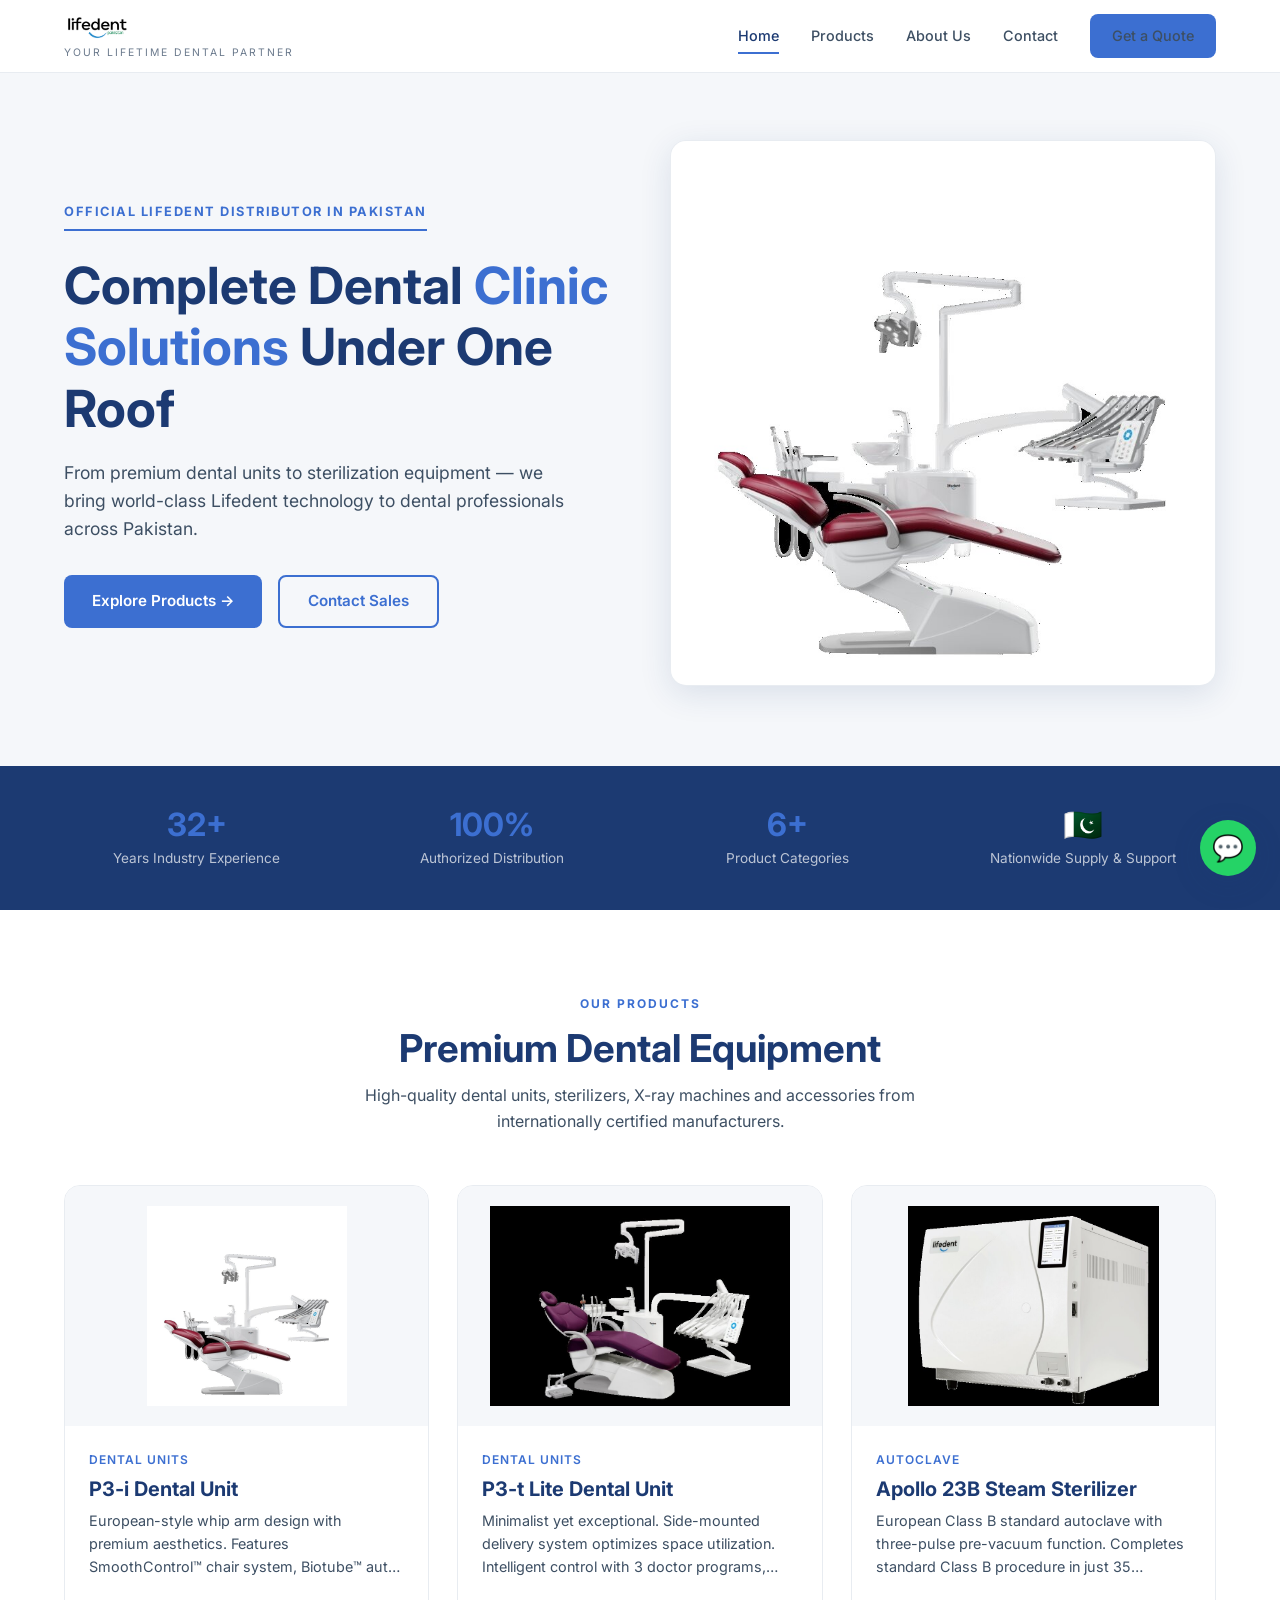
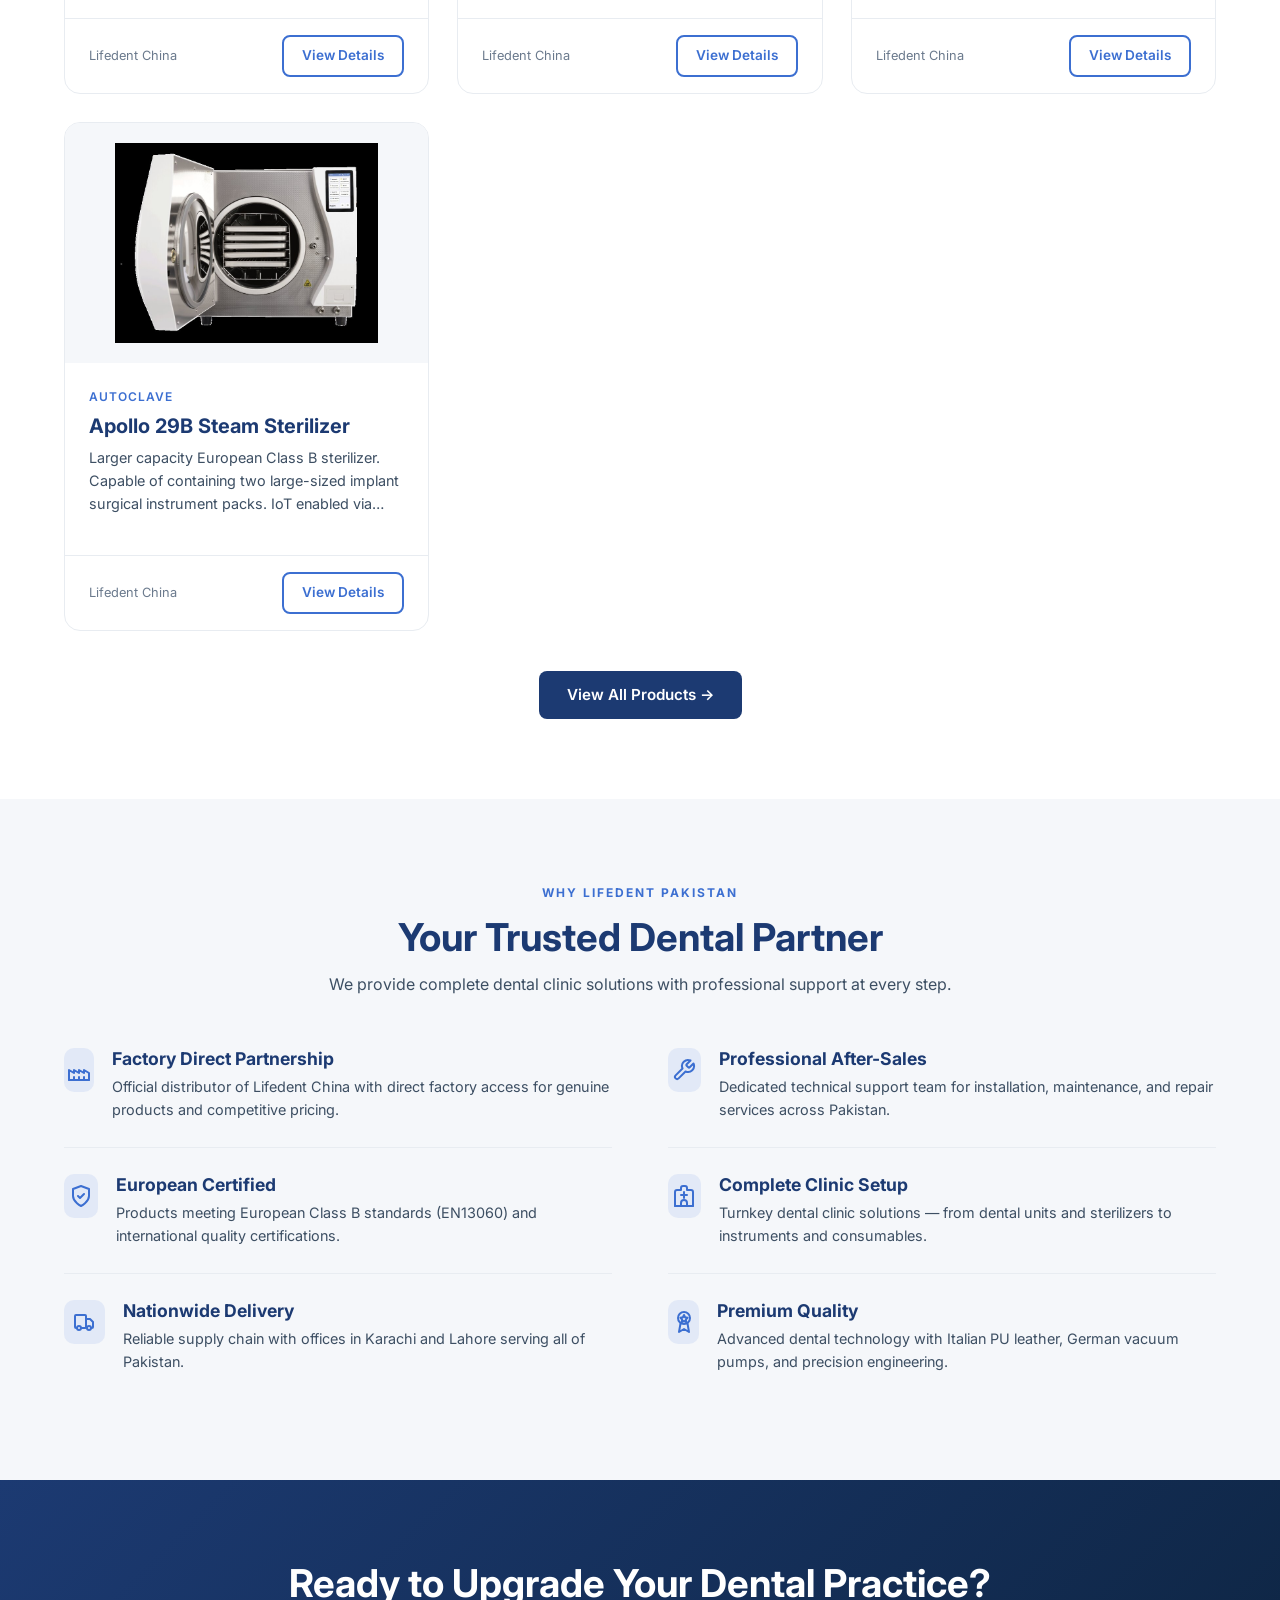
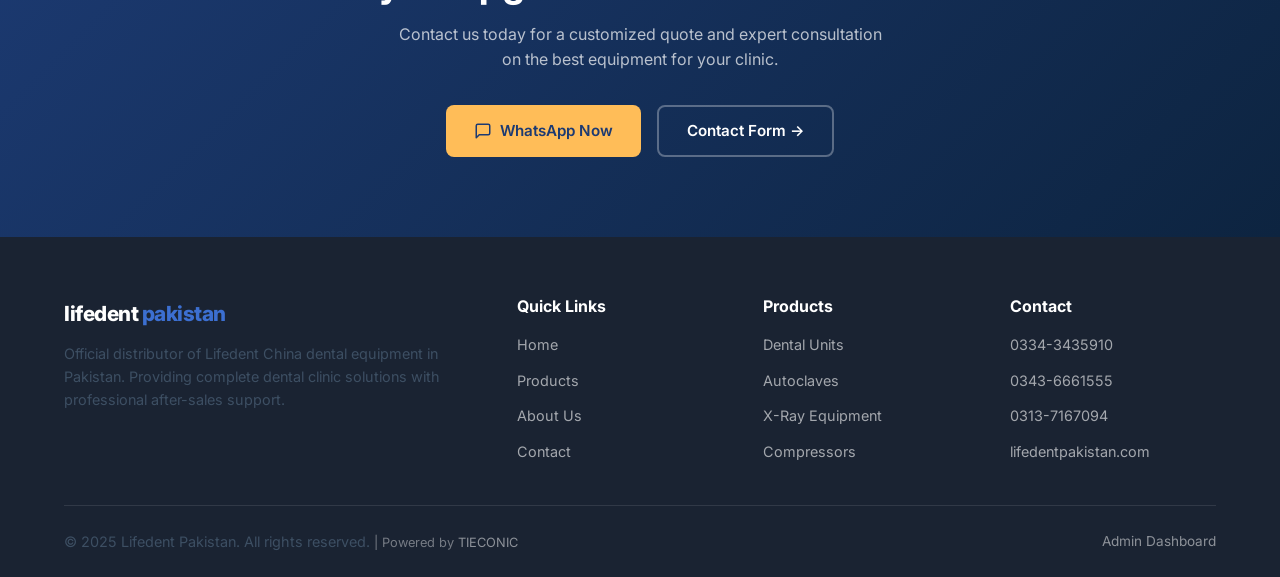
==== index.html @ 56ded5ef "Add Lifedent Pakistan website (HTML, CSS, JS, images) Initial site for Lifedent Pakistan including h" ====
<!DOCTYPE html>
<html lang="en">
<head>
  <meta charset="UTF-8">
  <meta name="viewport" content="width=device-width, initial-scale=1.0">
  <title>Lifedent Pakistan — Your Lifetime Dental Partner</title>
  <meta name="description" content="Lifedent Pakistan provides high-quality dental equipment, dental units, autoclaves, X-ray machines, and complete clinic solutions across Pakistan. Official distributor of Lifedent China.">
  <link rel="preconnect" href="https://fonts.googleapis.com">
  <link href="https://fonts.googleapis.com/css2?family=Inter:wght@400;500;600;700;800&display=swap" rel="stylesheet">
  <link rel="stylesheet" href="css/style.css">
</head>
<body>

  <!-- Header -->
  <header class="header">
    <div class="container header-inner">
      <a href="index.html" class="logo">
        <div>
          <img src="images/logo.png" alt="Lifedent Pakistan" class="logo-img">
          <span class="logo-sub">Your Lifetime Dental Partner</span>
        </div>
      </a>
      <nav class="nav">
        <a href="index.html">Home</a>
        <a href="products.html">Products</a>
        <a href="about.html">About Us</a>
        <a href="contact.html">Contact</a>
        <a href="contact.html" class="btn btn-primary">Get a Quote</a>
      </nav>
      <button class="mobile-toggle" aria-label="Menu">
        <span></span><span></span><span></span>
      </button>
    </div>
  </header>

  <!-- Hero -->
  <section class="hero">
    <div class="container">
      <div class="hero-grid">
        <div>
          <div class="hero-badge">Official Lifedent Distributor in Pakistan</div>
          <h1>Complete Dental <span>Clinic Solutions</span> Under One Roof</h1>
          <p>From premium dental units to sterilization equipment — we bring world-class Lifedent technology to dental professionals across Pakistan.</p>
          <div class="hero-buttons">
            <a href="products.html" class="btn btn-primary">Explore Products →</a>
            <a href="contact.html" class="btn btn-outline">Contact Sales</a>
          </div>
        </div>
        <div class="hero-image">
          <img src="images/p3i-hero.jpg" alt="Lifedent P3-i Dental Unit">
        </div>
      </div>
    </div>
  </section>

  <!-- Stats -->
  <section class="stats-bar">
    <div class="container">
      <div class="stats-grid">
        <div class="stat-item">
          <h3>32+</h3>
          <p>Years Industry Experience</p>
        </div>
        <div class="stat-item">
          <h3>100%</h3>
          <p>Authorized Distribution</p>
        </div>
        <div class="stat-item">
          <h3>6+</h3>
          <p>Product Categories</p>
        </div>
        <div class="stat-item">
          <h3>🇵🇰</h3>
          <p>Nationwide Supply & Support</p>
        </div>
      </div>
    </div>
  </section>

  <!-- Featured Products -->
  <section class="section">
    <div class="container">
      <div class="section-header">
        <span class="section-tag">Our Products</span>
        <h2>Premium Dental Equipment</h2>
        <p>High-quality dental units, sterilizers, X-ray machines and accessories from internationally certified manufacturers.</p>
      </div>
      <div class="products-grid" id="featured-products"></div>
      <div style="text-align:center; margin-top:40px;">
        <a href="products.html" class="btn btn-navy">View All Products →</a>
      </div>
    </div>
  </section>

  <!-- Why Choose Us -->
  <section class="section section-alt">
    <div class="container">
      <div class="section-header">
        <span class="section-tag">Why Lifedent Pakistan</span>
        <h2>Your Trusted Dental Partner</h2>
        <p>We provide complete dental clinic solutions with professional support at every step.</p>
      </div>
      <div class="feature-list">
        <div class="feature-row">
          <div class="feature-icon"><svg xmlns="http://www.w3.org/2000/svg" width="24" height="24" viewBox="0 0 24 24" fill="none" stroke="currentColor" stroke-width="2" stroke-linecap="round" stroke-linejoin="round"><path d="M2 22V12l5 3v-3l5 3v-3l5 3v-3l5 3v7"/><path d="M2 22h20"/><path d="M7 22v-3"/><path d="M12 22v-3"/><path d="M17 22v-3"/></svg></div>
          <div>
            <h4>Factory Direct Partnership</h4>
            <p>Official distributor of Lifedent China with direct factory access for genuine products and competitive pricing.</p>
          </div>
        </div>
        <div class="feature-row">
          <div class="feature-icon"><svg xmlns="http://www.w3.org/2000/svg" width="24" height="24" viewBox="0 0 24 24" fill="none" stroke="currentColor" stroke-width="2" stroke-linecap="round" stroke-linejoin="round"><path d="M14.7 6.3a1 1 0 0 0 0 1.4l1.6 1.6a1 1 0 0 0 1.4 0l3.77-3.77a6 6 0 0 1-7.94 7.94l-6.91 6.91a2.12 2.12 0 0 1-3-3l6.91-6.91a6 6 0 0 1 7.94-7.94l-3.76 3.76z"/></svg></div>
          <div>
            <h4>Professional After-Sales</h4>
            <p>Dedicated technical support team for installation, maintenance, and repair services across Pakistan.</p>
          </div>
        </div>
        <div class="feature-row">
          <div class="feature-icon"><svg xmlns="http://www.w3.org/2000/svg" width="24" height="24" viewBox="0 0 24 24" fill="none" stroke="currentColor" stroke-width="2" stroke-linecap="round" stroke-linejoin="round"><path d="M12 22s8-4 8-10V5l-8-3-8 3v7c0 6 8 10 8 10Z"/><path d="M9 12l2 2 4-4"/></svg></div>
          <div>
            <h4>European Certified</h4>
            <p>Products meeting European Class B standards (EN13060) and international quality certifications.</p>
          </div>
        </div>
        <div class="feature-row">
          <div class="feature-icon"><svg xmlns="http://www.w3.org/2000/svg" width="24" height="24" viewBox="0 0 24 24" fill="none" stroke="currentColor" stroke-width="2" stroke-linecap="round" stroke-linejoin="round"><path d="M3 22V8a2 2 0 0 1 2-2h4V4a2 2 0 0 1 2-2h2a2 2 0 0 1 2 2v2h4a2 2 0 0 1 2 2v14"/><path d="M3 22h18"/><path d="M12 8v6"/><path d="M9 11h6"/><path d="M9 22v-3a3 3 0 0 1 6 0v3"/></svg></div>
          <div>
            <h4>Complete Clinic Setup</h4>
            <p>Turnkey dental clinic solutions — from dental units and sterilizers to instruments and consumables.</p>
          </div>
        </div>
        <div class="feature-row">
          <div class="feature-icon"><svg xmlns="http://www.w3.org/2000/svg" width="24" height="24" viewBox="0 0 24 24" fill="none" stroke="currentColor" stroke-width="2" stroke-linecap="round" stroke-linejoin="round"><path d="M14 18V6a1 1 0 0 0-1-1H4a1 1 0 0 0-1 1v11a1 1 0 0 0 1 1h1"/><path d="M14 9h4l3 3v5a1 1 0 0 1-1 1h-1"/><circle cx="7" cy="18" r="2"/><circle cx="17" cy="18" r="2"/><path d="M9 18h4"/></svg></div>
          <div>
            <h4>Nationwide Delivery</h4>
            <p>Reliable supply chain with offices in Karachi and Lahore serving all of Pakistan.</p>
          </div>
        </div>
        <div class="feature-row">
          <div class="feature-icon"><svg xmlns="http://www.w3.org/2000/svg" width="24" height="24" viewBox="0 0 24 24" fill="none" stroke="currentColor" stroke-width="2" stroke-linecap="round" stroke-linejoin="round"><circle cx="12" cy="8" r="6"/><path d="M12 5l1.1 2.3 2.5.4-1.8 1.8.4 2.5L12 11l-2.2 1 .4-2.5-1.8-1.8 2.5-.4z"/><path d="M8.5 13.5 7 22l5-3 5 3-1.5-8.5"/></svg></div>
          <div>
            <h4>Premium Quality</h4>
            <p>Advanced dental technology with Italian PU leather, German vacuum pumps, and precision engineering.</p>
          </div>
        </div>
      </div>
    </div>
  </section>

  <!-- CTA -->
  <section class="cta-section">
    <div class="container">
      <h2>Ready to Upgrade Your Dental Practice?</h2>
      <p>Contact us today for a customized quote and expert consultation on the best equipment for your clinic.</p>
      <div class="cta-buttons">
        <a href="https://wa.me/923343435910?text=Hi, I'm interested in Lifedent dental equipment" target="_blank" class="btn btn-gold"><svg xmlns="http://www.w3.org/2000/svg" width="18" height="18" viewBox="0 0 24 24" fill="none" stroke="currentColor" stroke-width="2" stroke-linecap="round" stroke-linejoin="round"><path d="M21 15a2 2 0 0 1-2 2H7l-4 4V5a2 2 0 0 1 2-2h14a2 2 0 0 1 2 2z"/></svg> WhatsApp Now</a>
        <a href="contact.html" class="btn btn-outline" style="border-color:rgba(255,255,255,0.3); color:white;">Contact Form →</a>
      </div>
    </div>
  </section>

  <!-- Footer -->
  <footer class="footer">
    <div class="container">
      <div class="footer-grid">
        <div>
          <div class="logo-text" style="color:white; margin-bottom:12px;">lifedent <span style="color:var(--blue);">pakistan</span></div>
          <p>Official distributor of Lifedent China dental equipment in Pakistan. Providing complete dental clinic solutions with professional after-sales support.</p>
        </div>
        <div>
          <h4>Quick Links</h4>
          <ul class="footer-links">
            <li><a href="index.html">Home</a></li>
            <li><a href="products.html">Products</a></li>
            <li><a href="about.html">About Us</a></li>
            <li><a href="contact.html">Contact</a></li>
          </ul>
        </div>
        <div>
          <h4>Products</h4>
          <ul class="footer-links">
            <li><a href="products.html">Dental Units</a></li>
            <li><a href="products.html">Autoclaves</a></li>
            <li><a href="products.html">X-Ray Equipment</a></li>
            <li><a href="products.html">Compressors</a></li>
          </ul>
        </div>
        <div>
          <h4>Contact</h4>
          <ul class="footer-links">
            <li><a href="tel:03343435910">0334-3435910</a></li>
            <li><a href="tel:03436661555">0343-6661555</a></li>
            <li><a href="tel:03137167094">0313-7167094</a></li>
            <li><a href="https://www.lifedentpakistan.com" target="_blank">lifedentpakistan.com</a></li>
          </ul>
        </div>
      </div>
      <div class="footer-bottom">
        <p>© 2025 Lifedent Pakistan. All rights reserved. <span class="powered-by">| Powered by <a href="https://tieconic.com" target="_blank" rel="noopener">TIECONIC</a></span></p>
        <a href="admin.html">Admin Dashboard</a>
      </div>
    </div>
  </footer>

  <!-- WhatsApp Float -->
  <a href="https://wa.me/923343435910" target="_blank" class="whatsapp-float" title="Chat on WhatsApp">💬</a>

  <!-- Product Modal -->
  <div class="modal-overlay" id="product-modal">
    <div class="modal modal-content"></div>
  </div>

  <script src="js/main.js"></script>
</body>
</html>
---- css/style.css ----
/* ========================================
   LIFEDENT PAKISTAN - Main Stylesheet
   ======================================== */

/* --- Reset & Base --- */
*, *::before, *::after { box-sizing: border-box; margin: 0; padding: 0; }

:root {
  --navy: #1C3A72;
  --blue: #3C6FD1;
  --blue-dark: #2D55A8;
  --gold: #FFBD58;
  --cream: #FFF4E2;
  --white: #FFFFFF;
  --off-white: #F5F7FA;
  --gray-100: #E8ECF1;
  --gray-200: #CBD2DC;
  --gray-500: #6B7A8D;
  --gray-700: #3D4F63;
  --gray-900: #1A2332;
  --red: #E53E3E;
  --green: #38A169;
  --shadow-sm: 0 1px 3px rgba(28,58,114,0.08);
  --shadow-md: 0 4px 16px rgba(28,58,114,0.1);
  --shadow-lg: 0 8px 32px rgba(28,58,114,0.12);
  --radius: 8px;
  --radius-lg: 16px;
  --transition: 0.3s ease;
}

html { scroll-behavior: smooth; }
body {
  font-family: 'Inter', -apple-system, BlinkMacSystemFont, 'Segoe UI', sans-serif;
  color: var(--gray-900);
  line-height: 1.6;
  background: var(--white);
  -webkit-font-smoothing: antialiased;
}

img { max-width: 100%; height: auto; display: block; }
a { color: var(--blue); text-decoration: none; transition: color var(--transition); }
a:hover { color: var(--blue-dark); }

.container { max-width: 1200px; margin: 0 auto; padding: 0 24px; }

/* --- Typography --- */
h1, h2, h3, h4 { font-weight: 700; line-height: 1.2; color: var(--navy); }
h1 { font-size: clamp(2rem, 5vw, 3.2rem); }
h2 { font-size: clamp(1.6rem, 3.5vw, 2.4rem); }
h3 { font-size: 1.25rem; }
h4 { font-size: 1.1rem; }
p { color: var(--gray-700); }

/* --- Buttons --- */
.btn {
  display: inline-flex; align-items: center; gap: 8px;
  padding: 12px 28px; border-radius: var(--radius);
  font-size: 0.95rem; font-weight: 600;
  border: none; cursor: pointer;
  transition: all var(--transition);
}
.btn-primary { background: var(--blue); color: var(--white); }
.btn-primary:hover { background: var(--blue-dark); transform: translateY(-1px); box-shadow: var(--shadow-md); color: var(--white); }
.btn-navy { background: var(--navy); color: var(--white); }
.btn-navy:hover { background: #142D48; transform: translateY(-1px); color: var(--white); }
.btn-outline { background: transparent; border: 2px solid var(--blue); color: var(--blue); }
.btn-outline:hover { background: var(--blue); color: var(--white); }
.btn-gold { background: var(--gold); color: var(--navy); }
.btn-gold:hover { background: #E09600; }
.btn-sm { padding: 8px 18px; font-size: 0.85rem; }
.btn-danger { background: var(--red); color: var(--white); }
.btn-danger:hover { background: #C53030; }

/* --- Header / Navigation --- */
.header {
  position: fixed; top: 0; left: 0; right: 0; z-index: 1000;
  background: rgba(255,255,255,0.97);
  backdrop-filter: blur(12px);
  border-bottom: 1px solid var(--gray-100);
  transition: box-shadow var(--transition);
}
.header.scrolled { box-shadow: var(--shadow-md); }
.header-inner {
  display: flex; align-items: center; justify-content: space-between;
  height: 72px;
}
.logo { display: flex; align-items: center; gap: 10px; }
.logo svg { height: 36px; width: auto; }
.logo-img { height: 34px; width: auto; display: block; margin-bottom: 2px; }
.logo-text { font-size: 1.3rem; font-weight: 800; color: var(--navy); letter-spacing: -0.5px; }
.logo-text span { color: var(--blue); }
.logo-sub { font-size: 0.65rem; color: var(--gray-500); text-transform: uppercase; letter-spacing: 2px; display: block; margin-top: -2px; }

.nav { display: flex; align-items: center; gap: 32px; }
.nav a {
  font-size: 0.9rem; font-weight: 500; color: var(--gray-700);
  position: relative; padding: 4px 0;
}
.nav a::after {
  content: ''; position: absolute; bottom: -2px; left: 0; width: 0; height: 2px;
  background: var(--blue); transition: width var(--transition);
}
.nav a:hover, .nav a.active { color: var(--navy); }
.nav a:hover::after, .nav a.active::after { width: 100%; }
.nav .btn { padding: 10px 22px; }

.mobile-toggle { display: none; background: none; border: none; cursor: pointer; padding: 8px; }
.mobile-toggle span {
  display: block; width: 24px; height: 2px; background: var(--navy);
  margin: 5px 0; transition: all var(--transition);
}

/* --- Hero Section --- */
.hero {
  padding: 140px 0 80px;
  background: var(--off-white);
}
.hero-grid {
  display: grid; grid-template-columns: 1fr 1fr; gap: 60px; align-items: center;
}
.hero-badge {
  display: inline-block;
  color: var(--blue); border-bottom: 2px solid var(--blue);
  padding-bottom: 6px; font-size: 0.8rem; font-weight: 700;
  text-transform: uppercase; letter-spacing: 1.5px;
  margin-bottom: 24px;
}
.hero h1 { margin-bottom: 20px; }
.hero h1 span { color: var(--blue); }
.hero p { font-size: 1.1rem; margin-bottom: 32px; max-width: 500px; }
.hero-buttons { display: flex; gap: 16px; flex-wrap: wrap; }
.hero-image { position: relative; }
.hero-image img {
  border-radius: var(--radius-lg);
  border: 1px solid var(--gray-100);
  box-shadow: var(--shadow-lg);
  background: var(--white);
}

/* --- Stats Bar --- */
.stats-bar {
  background: var(--navy);
  padding: 40px 0;
}
.stats-grid {
  display: grid; grid-template-columns: repeat(4, 1fr); gap: 30px; text-align: center;
}
.stat-item h3 { font-size: 2rem; color: var(--blue); margin-bottom: 4px; }
.stat-item p { color: rgba(255,255,255,0.7); font-size: 0.85rem; }

/* --- Section Styles --- */
.section { padding: 80px 0; }
.section-alt { background: var(--off-white); }
.section-header { text-align: center; max-width: 640px; margin: 0 auto 50px; }
.section-header p { margin-top: 12px; }
.section-tag {
  display: inline-block; font-size: 0.75rem; font-weight: 700; text-transform: uppercase;
  letter-spacing: 2px; color: var(--blue); margin-bottom: 12px;
}

/* --- Product Cards --- */
.products-grid {
  display: grid; grid-template-columns: repeat(auto-fill, minmax(300px, 1fr)); gap: 28px;
}
.product-card {
  background: var(--white); border-radius: var(--radius-lg);
  overflow: hidden; border: 1px solid var(--gray-100);
  transition: all var(--transition);
}
.product-card:hover {
  transform: translateY(-2px);
  box-shadow: var(--shadow-md);
  border-color: var(--blue);
}
.product-card-image {
  height: 240px; overflow: hidden; background: var(--off-white);
  display: flex; align-items: center; justify-content: center;
  padding: 20px;
}
.product-card-image img {
  max-height: 100%; width: auto; object-fit: contain;
}
.product-card-body { padding: 24px; }
.product-card-body .category {
  font-size: 0.75rem; font-weight: 600; text-transform: uppercase;
  letter-spacing: 1px; color: var(--blue); margin-bottom: 8px;
}
.product-card-body h3 { margin-bottom: 8px; }
.product-card-body p { font-size: 0.9rem; margin-bottom: 16px; 
  display: -webkit-box; -webkit-line-clamp: 3; -webkit-box-orient: vertical; overflow: hidden;
}
.product-card-footer {
  display: flex; align-items: center; justify-content: space-between;
  padding: 16px 24px; border-top: 1px solid var(--gray-100);
}
.product-card-footer .brand { font-size: 0.8rem; color: var(--gray-500); }

/* --- Features Grid (Mission / Vision cards) --- */
.features-grid {
  display: grid; grid-template-columns: repeat(auto-fill, minmax(260px, 1fr)); gap: 28px;
}
.feature-card {
  padding: 32px; border-radius: var(--radius-lg);
  background: var(--white); border: 1px solid var(--gray-100);
  transition: all var(--transition);
}
.feature-card:hover { border-color: var(--blue); box-shadow: var(--shadow-md); }
.feature-card.cream { background: var(--cream); border-color: rgba(255,189,88,0.3); }
.feature-icon {
  width: 56px; height: 56px; border-radius: 12px;
  background: rgba(60,111,209,0.1); color: var(--blue);
  display: flex; align-items: center; justify-content: center;
  margin-bottom: 20px; font-size: 1.5rem;
}
.feature-card h4 { margin-bottom: 8px; }
.feature-card p { font-size: 0.9rem; }

/* --- Feature List (flat, non-card differentiator rows) --- */
.feature-list {
  display: grid; grid-template-columns: repeat(2, 1fr); gap: 0 56px;
}
.feature-row {
  display: flex; gap: 18px; align-items: flex-start;
  padding: 26px 0; border-top: 1px solid var(--gray-100);
}
.feature-row:nth-child(1), .feature-row:nth-child(2) { border-top: none; padding-top: 0; }
.feature-row .feature-icon {
  width: 44px; height: 44px; border-radius: 10px; margin-bottom: 0;
}
.feature-row h4 { margin-bottom: 6px; }
.feature-row p { font-size: 0.9rem; }

/* --- About Section (Home) --- */
.about-split {
  display: grid; grid-template-columns: 1fr 1fr; gap: 60px; align-items: center;
}
.about-split img { border-radius: var(--radius-lg); }

/* --- CTA Section --- */
.cta-section {
  background: linear-gradient(135deg, var(--navy) 0%, #0D2440 100%);
  padding: 80px 0; text-align: center;
}
.cta-section h2 { color: var(--white); margin-bottom: 16px; }
.cta-section p { color: rgba(255,255,255,0.7); margin-bottom: 32px; max-width: 500px; margin-left: auto; margin-right: auto; }
.cta-buttons { display: flex; gap: 16px; justify-content: center; flex-wrap: wrap; }

/* --- Contact Info --- */
.contact-grid {
  display: grid; grid-template-columns: 1fr 1fr; gap: 48px;
}
.contact-info-list { list-style: none; display: flex; flex-direction: column; gap: 24px; }
.contact-info-list li {
  display: flex; gap: 16px; align-items: flex-start;
}
.contact-info-list .icon {
  width: 48px; height: 48px; border-radius: 12px;
  background: rgba(0,174,239,0.1); color: var(--blue);
  display: flex; align-items: center; justify-content: center;
  flex-shrink: 0; font-size: 1.2rem;
}
.contact-info-list h4 { margin-bottom: 4px; }
.contact-info-list p { font-size: 0.9rem; }

.contact-form { display: flex; flex-direction: column; gap: 16px; }
.form-row { display: grid; grid-template-columns: 1fr 1fr; gap: 16px; }
.form-group { display: flex; flex-direction: column; gap: 6px; }
.form-group label { font-size: 0.85rem; font-weight: 600; color: var(--navy); }
.form-group input, .form-group textarea, .form-group select {
  padding: 12px 16px; border: 1px solid var(--gray-200); border-radius: var(--radius);
  font-family: inherit; font-size: 0.95rem; transition: border-color var(--transition);
  outline: none;
}
.form-group input:focus, .form-group textarea:focus, .form-group select:focus {
  border-color: var(--blue); box-shadow: 0 0 0 3px rgba(0,174,239,0.1);
}
.form-group textarea { resize: vertical; min-height: 120px; }

/* --- Team Section --- */
.team-grid {
  display: grid; grid-template-columns: repeat(auto-fill, minmax(280px, 1fr)); gap: 32px;
}
.team-card {
  text-align: center; padding: 40px 32px; background: var(--white);
  border-radius: var(--radius-lg); border: 1px solid var(--gray-100);
}
.team-avatar {
  width: 100px; height: 100px; border-radius: 50%;
  background: linear-gradient(135deg, var(--blue), var(--navy));
  margin: 0 auto 20px; display: flex; align-items: center; justify-content: center;
  font-size: 2rem; color: var(--white); font-weight: 700;
}
.team-photo {
  width: 110px; height: 110px; border-radius: 50%;
  margin: 0 auto 20px; object-fit: cover;
  border: 3px solid var(--off-white);
}
.team-card h3 { margin-bottom: 4px; }
.team-card .role { color: var(--blue); font-size: 0.85rem; font-weight: 600; margin-bottom: 12px; }
.team-card p { font-size: 0.9rem; }

/* --- Footer --- */
.footer {
  background: var(--gray-900); padding: 60px 0 24px; color: rgba(255,255,255,0.7);
}
.footer-grid {
  display: grid; grid-template-columns: 2fr 1fr 1fr 1fr; gap: 40px; margin-bottom: 40px;
}
.footer h4 { color: var(--white); margin-bottom: 16px; font-size: 1rem; }
.footer p { font-size: 0.9rem; }
.footer-links { list-style: none; display: flex; flex-direction: column; gap: 10px; }
.footer-links a { color: rgba(255,255,255,0.6); font-size: 0.9rem; }
.footer-links a:hover { color: var(--blue); }
.footer-bottom {
  border-top: 1px solid rgba(255,255,255,0.1); padding-top: 24px;
  display: flex; justify-content: space-between; align-items: center;
  font-size: 0.85rem;
}
.footer-bottom a { color: rgba(255,255,255,0.5); }
.powered-by { color: rgba(255,255,255,0.4); font-size: 0.8rem; }
.powered-by a { color: rgba(255,255,255,0.5); transition: color 0.3s; }
.powered-by a:hover { color: #00AEEF; }

/* --- Page Header --- */
.page-header {
  padding: 120px 0 50px;
  background: linear-gradient(135deg, var(--navy) 0%, #0D2440 100%);
  text-align: center;
}
.page-header h1 { color: var(--white); margin-bottom: 12px; }
.page-header p { color: rgba(255,255,255,0.7); }

/* --- Product Detail Modal --- */
.modal-overlay {
  position: fixed; inset: 0; background: rgba(0,0,0,0.5);
  z-index: 2000; display: none; align-items: center; justify-content: center;
  padding: 24px;
}
.modal-overlay.active { display: flex; }
.modal {
  background: var(--white); border-radius: var(--radius-lg);
  max-width: 700px; width: 100%; max-height: 85vh; overflow-y: auto;
  padding: 40px; position: relative;
}
.modal-close {
  position: absolute; top: 16px; right: 16px; background: none; border: none;
  font-size: 1.5rem; cursor: pointer; color: var(--gray-500); padding: 4px 8px;
}
.modal-close:hover { color: var(--navy); }
.modal img { border-radius: var(--radius); margin-bottom: 20px; }

/* ========================================
   ADMIN DASHBOARD STYLES
   ======================================== */
.admin-layout {
  display: grid; grid-template-columns: 250px 1fr; min-height: 100vh;
}
.admin-sidebar {
  background: var(--navy); color: var(--white); padding: 24px 0;
  position: fixed; top: 0; left: 0; bottom: 0; width: 250px; overflow-y: auto;
}
.admin-sidebar .logo-area {
  padding: 0 24px 24px; border-bottom: 1px solid rgba(255,255,255,0.1);
  margin-bottom: 16px;
}
.admin-sidebar .logo-area h3 { color: var(--white); font-size: 1.1rem; }
.admin-sidebar .logo-area span { color: var(--blue); font-size: 0.75rem; }
.admin-nav { list-style: none; }
.admin-nav li a {
  display: flex; align-items: center; gap: 12px;
  padding: 12px 24px; color: rgba(255,255,255,0.6);
  font-size: 0.9rem; transition: all var(--transition);
}
.admin-nav li a:hover, .admin-nav li a.active {
  background: rgba(255,255,255,0.08); color: var(--white);
}
.admin-nav li a.active { border-right: 3px solid var(--blue); }

.admin-main { margin-left: 250px; padding: 32px; background: var(--off-white); min-height: 100vh; }
.admin-topbar {
  display: flex; justify-content: space-between; align-items: center;
  margin-bottom: 32px;
}
.admin-topbar h1 { font-size: 1.6rem; }

/* Admin Cards */
.admin-stats {
  display: grid; grid-template-columns: repeat(auto-fill, minmax(220px, 1fr)); gap: 20px;
  margin-bottom: 32px;
}
.admin-stat-card {
  background: var(--white); border-radius: var(--radius-lg); padding: 24px;
  border: 1px solid var(--gray-100);
}
.admin-stat-card .label { font-size: 0.8rem; color: var(--gray-500); text-transform: uppercase; letter-spacing: 1px; }
.admin-stat-card .value { font-size: 2rem; font-weight: 700; color: var(--navy); margin: 4px 0; }

/* Admin Table */
.admin-table-wrap {
  background: var(--white); border-radius: var(--radius-lg);
  border: 1px solid var(--gray-100); overflow: hidden;
}
.admin-table-header {
  display: flex; justify-content: space-between; align-items: center;
  padding: 20px 24px; border-bottom: 1px solid var(--gray-100);
}
.admin-table-header h3 { font-size: 1.1rem; }

.admin-table {
  width: 100%; border-collapse: collapse;
}
.admin-table th {
  text-align: left; padding: 12px 24px; font-size: 0.8rem;
  text-transform: uppercase; letter-spacing: 1px; color: var(--gray-500);
  border-bottom: 1px solid var(--gray-100); background: var(--off-white);
}
.admin-table td {
  padding: 16px 24px; border-bottom: 1px solid var(--gray-100);
  font-size: 0.9rem; vertical-align: middle;
}
.admin-table tr:last-child td { border-bottom: none; }
.admin-table .product-thumb {
  width: 50px; height: 50px; border-radius: var(--radius);
  object-fit: cover; background: var(--off-white);
}
.badge {
  display: inline-block; padding: 4px 12px; border-radius: 12px;
  font-size: 0.75rem; font-weight: 600;
}
.badge-active { background: rgba(56,161,105,0.1); color: var(--green); }
.badge-draft { background: rgba(107,122,141,0.1); color: var(--gray-500); }

/* Admin Form */
.admin-form-wrap {
  background: var(--white); border-radius: var(--radius-lg);
  border: 1px solid var(--gray-100); padding: 32px;
}
.admin-form-wrap h3 { margin-bottom: 24px; }

/* --- Toast Notification --- */
.toast {
  position: fixed; bottom: 24px; right: 24px; z-index: 3000;
  background: var(--navy); color: var(--white);
  padding: 14px 24px; border-radius: var(--radius);
  font-size: 0.9rem; box-shadow: var(--shadow-lg);
  transform: translateY(100px); opacity: 0;
  transition: all 0.3s ease;
}
.toast.show { transform: translateY(0); opacity: 1; }
.toast.success { background: var(--green); }
.toast.error { background: var(--red); }

/* --- WhatsApp Floating Button --- */
.whatsapp-float {
  position: fixed; bottom: 24px; right: 24px; z-index: 900;
  width: 56px; height: 56px; border-radius: 50%;
  background: #25D366; color: white;
  display: flex; align-items: center; justify-content: center;
  box-shadow: var(--shadow-lg); transition: transform var(--transition);
  font-size: 1.6rem;
}
.whatsapp-float:hover { transform: scale(1.1); color: white; }

/* --- Responsive --- */
@media (max-width: 900px) {
  .hero-grid, .about-split, .contact-grid { grid-template-columns: 1fr; gap: 40px; }
  .hero { padding: 120px 0 60px; }
  .hero-image { order: -1; }
  .stats-grid { grid-template-columns: repeat(2, 1fr); }
  .footer-grid { grid-template-columns: 1fr 1fr; }
  .products-grid { grid-template-columns: repeat(auto-fill, minmax(260px, 1fr)); }
  .feature-list { grid-template-columns: 1fr; gap: 0; }
  .feature-row:nth-child(2) { border-top: 1px solid var(--gray-100); padding-top: 26px; }
  .form-row { grid-template-columns: 1fr; }
  
  /* Admin responsive */
  .admin-layout { grid-template-columns: 1fr; }
  .admin-sidebar { display: none; }
  .admin-main { margin-left: 0; }
  .admin-table { font-size: 0.8rem; }
  .admin-table th, .admin-table td { padding: 10px 12px; }
}

@media (max-width: 768px) {
  .nav { 
    display: none; position: fixed; top: 72px; left: 0; right: 0;
    background: var(--white); flex-direction: column; padding: 24px;
    box-shadow: var(--shadow-lg); gap: 16px;
  }
  .nav.open { display: flex; }
  .mobile-toggle { display: block; }
  .footer-grid { grid-template-columns: 1fr; }
  .footer-bottom { flex-direction: column; gap: 8px; text-align: center; }
}
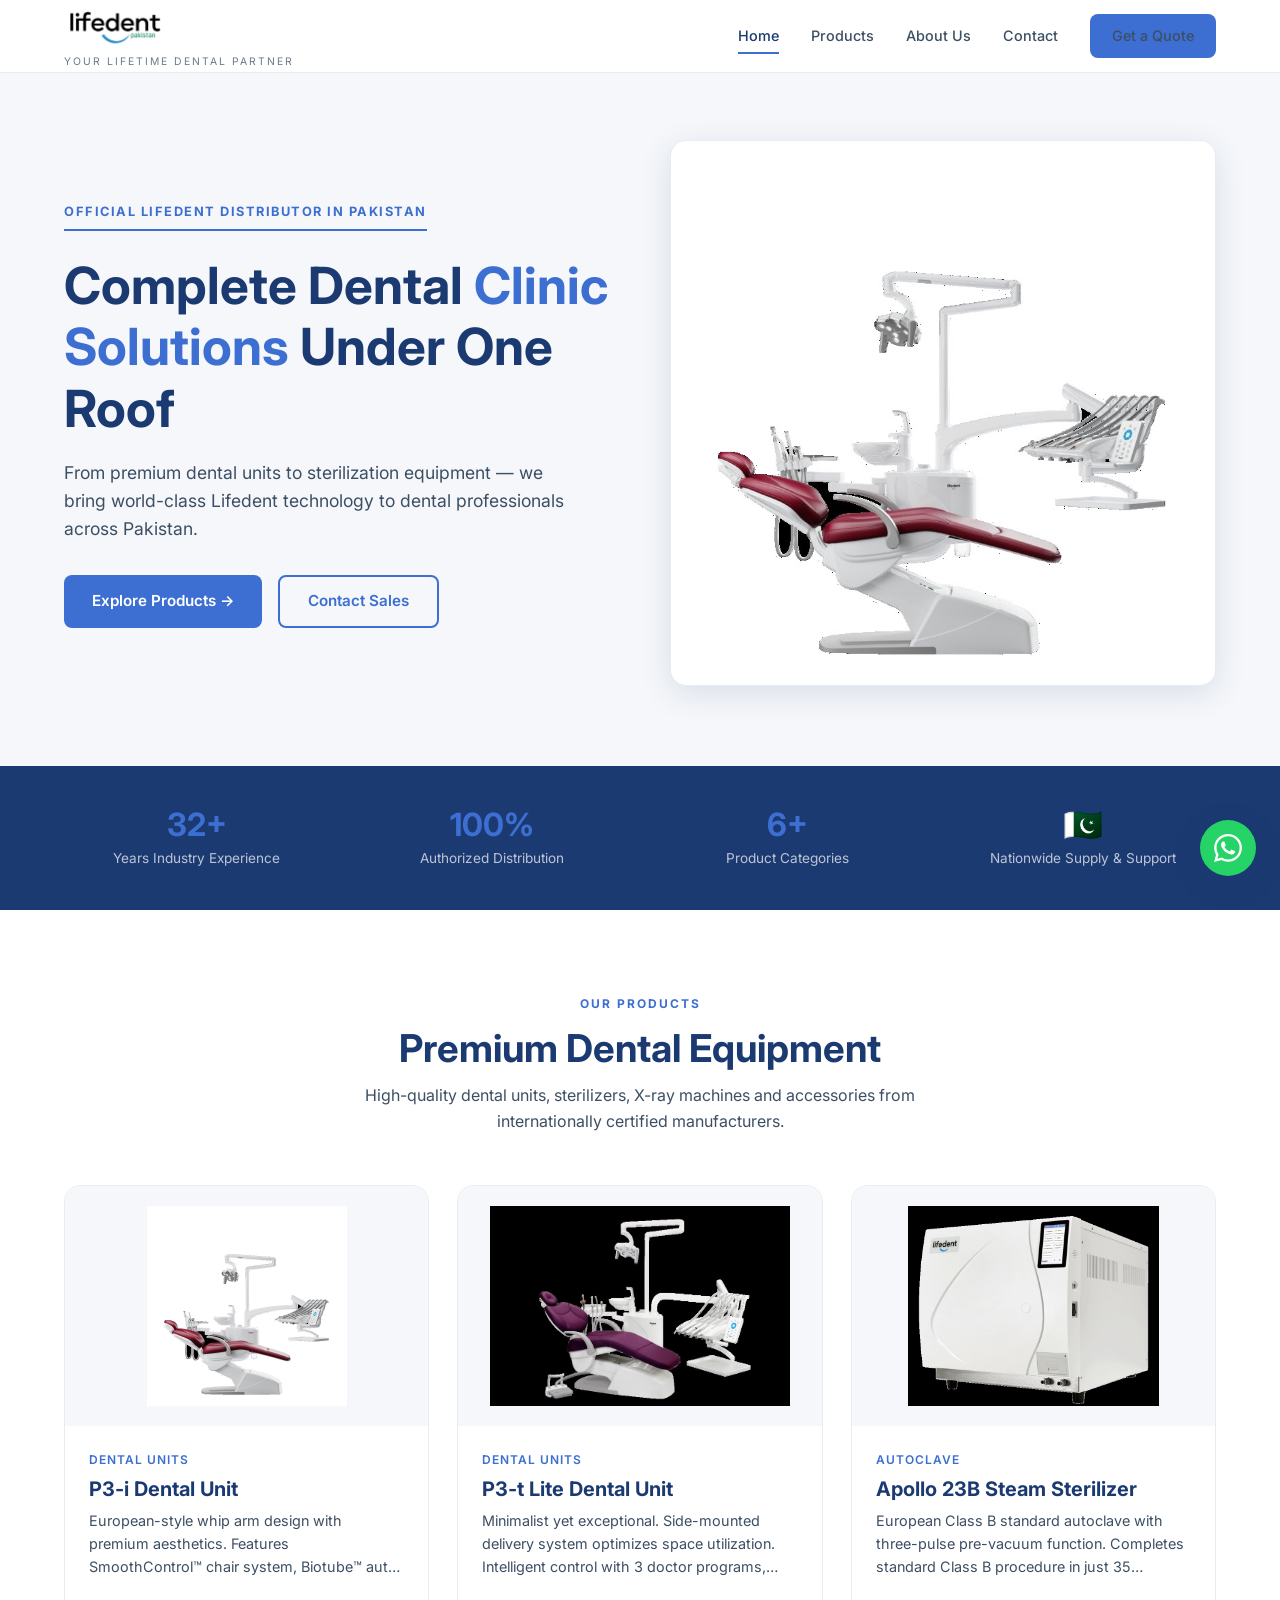
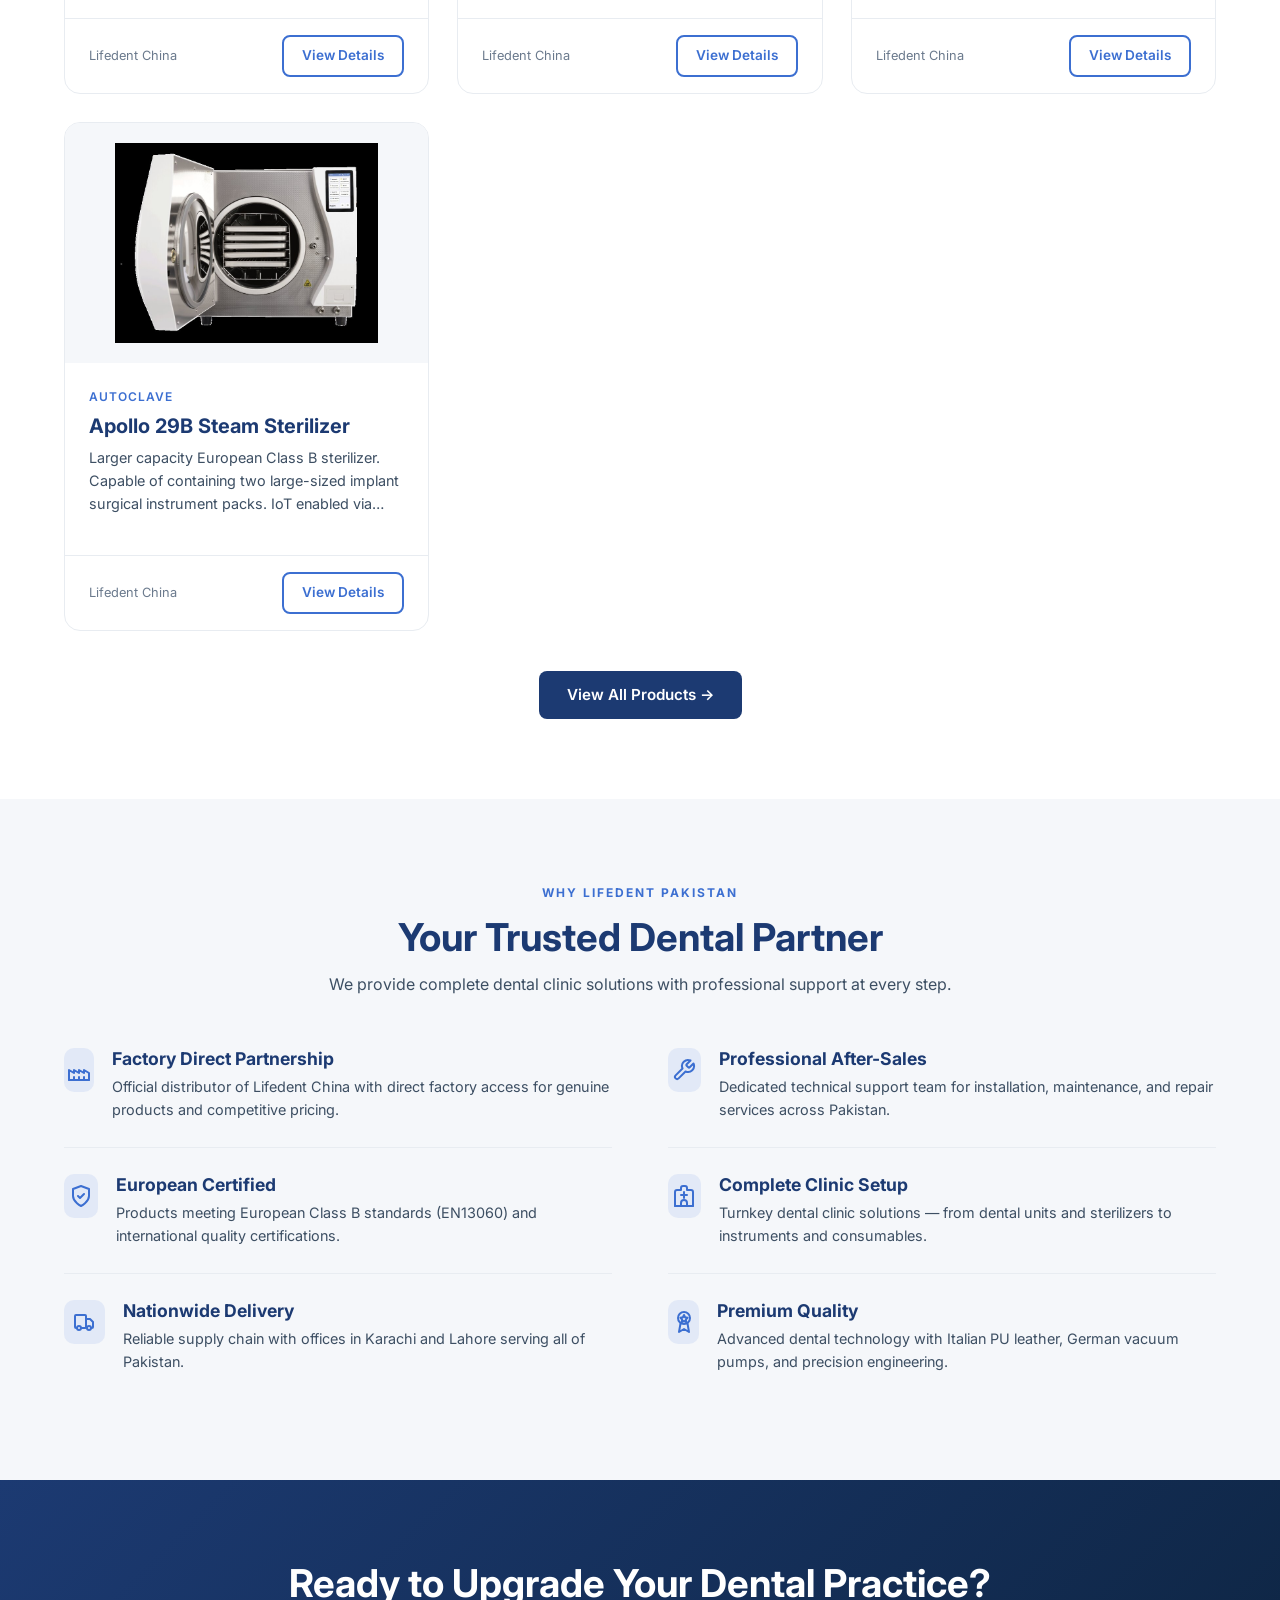
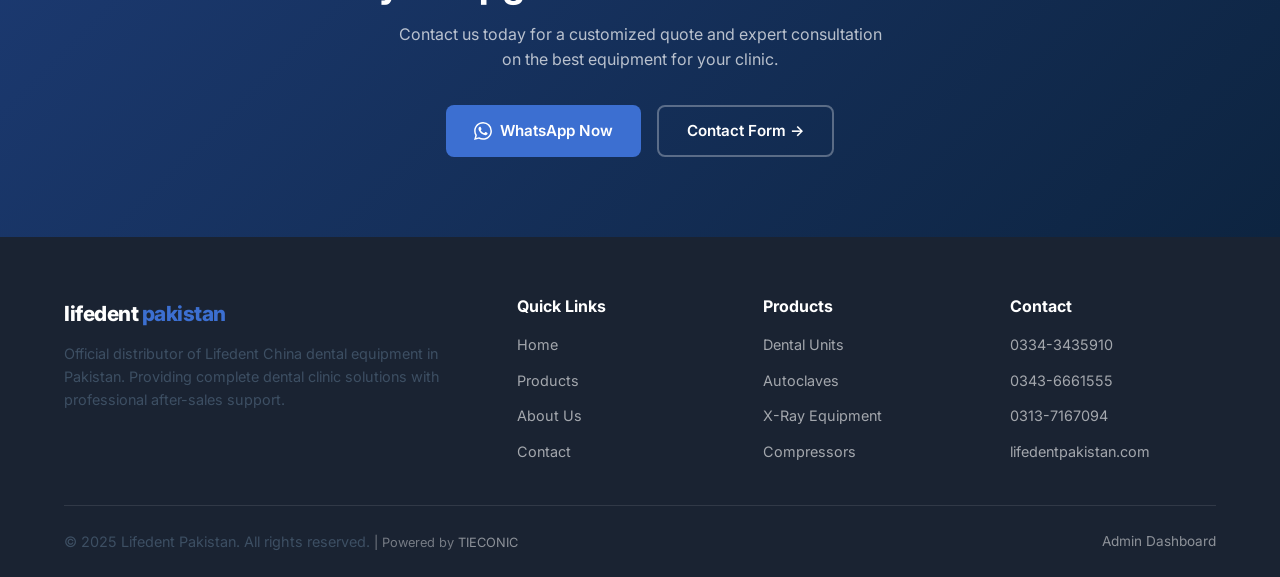
==== commit e8bfb739: "Improve admin panel and website UI - Admin: full responsive redesign (mobile sidebar with hamburger," ====
--- a/index.html
+++ b/index.html
@@ -153,7 +153,7 @@
       <h2>Ready to Upgrade Your Dental Practice?</h2>
       <p>Contact us today for a customized quote and expert consultation on the best equipment for your clinic.</p>
       <div class="cta-buttons">
-        <a href="https://wa.me/923343435910?text=Hi, I'm interested in Lifedent dental equipment" target="_blank" class="btn btn-gold"><svg xmlns="http://www.w3.org/2000/svg" width="18" height="18" viewBox="0 0 24 24" fill="none" stroke="currentColor" stroke-width="2" stroke-linecap="round" stroke-linejoin="round"><path d="M21 15a2 2 0 0 1-2 2H7l-4 4V5a2 2 0 0 1 2-2h14a2 2 0 0 1 2 2z"/></svg> WhatsApp Now</a>
+        <a href="https://wa.me/923343435910?text=Hi, I'm interested in Lifedent dental equipment" target="_blank" class="btn btn-primary"><svg xmlns="http://www.w3.org/2000/svg" viewBox="0 0 24 24" fill="currentColor" width="18" height="18"><path d="M17.472 14.382c-.297-.149-1.758-.867-2.03-.967-.273-.099-.471-.148-.67.15-.197.297-.767.966-.94 1.164-.173.199-.347.223-.644.075-.297-.15-1.255-.463-2.39-1.475-.883-.788-1.48-1.761-1.653-2.059-.173-.297-.018-.458.13-.606.134-.133.298-.347.446-.52.149-.174.198-.298.298-.497.099-.198.05-.371-.025-.52-.075-.149-.669-1.612-.916-2.207-.242-.579-.487-.5-.669-.51-.173-.008-.371-.01-.57-.01-.198 0-.52.074-.792.372-.272.297-1.04 1.016-1.04 2.479 0 1.462 1.065 2.875 1.213 3.074.149.198 2.096 3.2 5.077 4.487.709.306 1.262.489 1.694.625.712.227 1.36.195 1.871.118.571-.085 1.758-.719 2.006-1.413.248-.694.248-1.289.173-1.413-.074-.124-.272-.198-.57-.347m-5.421 7.403h-.004a9.87 9.87 0 01-5.031-1.378l-.361-.214-3.741.982.998-3.648-.235-.374a9.86 9.86 0 01-1.51-5.26c.001-5.45 4.436-9.884 9.888-9.884 2.64 0 5.122 1.03 6.988 2.898a9.825 9.825 0 012.893 6.994c-.003 5.45-4.437 9.884-9.885 9.884m8.413-18.297A11.815 11.815 0 0012.05 0C5.495 0 .16 5.335.157 11.892c0 2.096.547 4.142 1.588 5.945L.057 24l6.305-1.654a11.882 11.882 0 005.683 1.448h.005c6.554 0 11.89-5.335 11.893-11.893a11.821 11.821 0 00-3.48-8.413z"/></svg> WhatsApp Now</a>
         <a href="contact.html" class="btn btn-outline" style="border-color:rgba(255,255,255,0.3); color:white;">Contact Form →</a>
       </div>
     </div>
@@ -203,7 +203,7 @@
   </footer>
 
   <!-- WhatsApp Float -->
-  <a href="https://wa.me/923343435910" target="_blank" class="whatsapp-float" title="Chat on WhatsApp">💬</a>
+  <a href="https://wa.me/923343435910" target="_blank" class="whatsapp-float" title="Chat on WhatsApp"><svg xmlns="http://www.w3.org/2000/svg" viewBox="0 0 24 24" fill="currentColor" width="28" height="28"><path d="M17.472 14.382c-.297-.149-1.758-.867-2.03-.967-.273-.099-.471-.148-.67.15-.197.297-.767.966-.94 1.164-.173.199-.347.223-.644.075-.297-.15-1.255-.463-2.39-1.475-.883-.788-1.48-1.761-1.653-2.059-.173-.297-.018-.458.13-.606.134-.133.298-.347.446-.52.149-.174.198-.298.298-.497.099-.198.05-.371-.025-.52-.075-.149-.669-1.612-.916-2.207-.242-.579-.487-.5-.669-.51-.173-.008-.371-.01-.57-.01-.198 0-.52.074-.792.372-.272.297-1.04 1.016-1.04 2.479 0 1.462 1.065 2.875 1.213 3.074.149.198 2.096 3.2 5.077 4.487.709.306 1.262.489 1.694.625.712.227 1.36.195 1.871.118.571-.085 1.758-.719 2.006-1.413.248-.694.248-1.289.173-1.413-.074-.124-.272-.198-.57-.347m-5.421 7.403h-.004a9.87 9.87 0 01-5.031-1.378l-.361-.214-3.741.982.998-3.648-.235-.374a9.86 9.86 0 01-1.51-5.26c.001-5.45 4.436-9.884 9.888-9.884 2.64 0 5.122 1.03 6.988 2.898a9.825 9.825 0 012.893 6.994c-.003 5.45-4.437 9.884-9.885 9.884m8.413-18.297A11.815 11.815 0 0012.05 0C5.495 0 .16 5.335.157 11.892c0 2.096.547 4.142 1.588 5.945L.057 24l6.305-1.654a11.882 11.882 0 005.683 1.448h.005c6.554 0 11.89-5.335 11.893-11.893a11.821 11.821 0 00-3.48-8.413z"/></svg></a>
 
   <!-- Product Modal -->
   <div class="modal-overlay" id="product-modal">
--- a/css/style.css
+++ b/css/style.css
@@ -86,7 +86,7 @@
 }
 .logo { display: flex; align-items: center; gap: 10px; }
 .logo svg { height: 36px; width: auto; }
-.logo-img { height: 34px; width: auto; display: block; margin-bottom: 2px; }
+.logo-img { height: 52px; width: auto; display: block; margin-bottom: 2px; }
 .logo-text { font-size: 1.3rem; font-weight: 800; color: var(--navy); letter-spacing: -0.5px; }
 .logo-text span { color: var(--blue); }
 .logo-sub { font-size: 0.65rem; color: var(--gray-500); text-transform: uppercase; letter-spacing: 2px; display: block; margin-top: -2px; }
@@ -350,118 +350,217 @@
 .modal img { border-radius: var(--radius); margin-bottom: 20px; }
 
 /* ========================================
-   ADMIN DASHBOARD STYLES
+   ADMIN DASHBOARD — 2-Color Responsive
    ======================================== */
-.admin-layout {
-  display: grid; grid-template-columns: 250px 1fr; min-height: 100vh;
-}
+
+/* Login Screen */
+.admin-login-overlay {
+  position: fixed; inset: 0; z-index: 9999;
+  background: var(--off-white);
+  display: flex; align-items: center; justify-content: center; padding: 24px;
+}
+.admin-login-box {
+  background: var(--white); border-radius: var(--radius-lg);
+  padding: 40px 36px; width: 100%; max-width: 400px;
+  border: 1px solid var(--gray-100); box-shadow: var(--shadow-lg); text-align: center;
+}
+.admin-login-box img { height: 72px; width: auto; margin: 0 auto 18px; display: block; }
+.admin-login-box h2 { margin-bottom: 6px; }
+.admin-login-box > p { color: var(--gray-500); font-size: 0.875rem; margin-bottom: 24px; }
+.admin-login-box .btn { justify-content: center; }
+
+/* Layout */
+.admin-layout { display: flex; min-height: 100vh; }
+
+/* Mobile Top Bar */
+.admin-mobile-bar {
+  display: none; position: fixed; top: 0; left: 0; right: 0; z-index: 1100;
+  background: var(--navy); height: 60px; padding: 0 16px;
+  align-items: center; justify-content: space-between;
+  box-shadow: 0 2px 8px rgba(0,0,0,0.3);
+}
+.mobile-logo { display: flex; align-items: center; gap: 10px; }
+.mobile-logo img { height: 30px; width: auto; filter: brightness(0) invert(1); }
+.mobile-logo span { font-size: 0.95rem; font-weight: 700; color: var(--white); }
+.sidebar-toggle-btn {
+  background: none; border: none; cursor: pointer; padding: 8px;
+  border-radius: 6px; display: flex; flex-direction: column; gap: 5px;
+  transition: background var(--transition);
+}
+.sidebar-toggle-btn:hover { background: rgba(255,255,255,0.1); }
+.sidebar-toggle-btn span {
+  display: block; width: 22px; height: 2px;
+  background: var(--white); border-radius: 2px; transition: all 0.3s;
+}
+.sidebar-toggle-btn.open span:nth-child(1) { transform: translateY(7px) rotate(45deg); }
+.sidebar-toggle-btn.open span:nth-child(2) { opacity: 0; transform: scaleX(0); }
+.sidebar-toggle-btn.open span:nth-child(3) { transform: translateY(-7px) rotate(-45deg); }
+
+/* Sidebar Overlay */
+.sidebar-overlay {
+  display: none; position: fixed; inset: 0; z-index: 1050;
+  background: rgba(0,0,0,0.5); backdrop-filter: blur(2px);
+}
+.sidebar-overlay.active { display: block; }
+
+/* Sidebar */
 .admin-sidebar {
-  background: var(--navy); color: var(--white); padding: 24px 0;
-  position: fixed; top: 0; left: 0; bottom: 0; width: 250px; overflow-y: auto;
+  background: var(--navy); width: 260px; flex-shrink: 0;
+  position: fixed; top: 0; left: 0; bottom: 0; z-index: 1100;
+  display: flex; flex-direction: column; overflow-y: auto;
+  transition: transform 0.3s ease;
 }
 .admin-sidebar .logo-area {
-  padding: 0 24px 24px; border-bottom: 1px solid rgba(255,255,255,0.1);
-  margin-bottom: 16px;
-}
-.admin-sidebar .logo-area h3 { color: var(--white); font-size: 1.1rem; }
-.admin-sidebar .logo-area span { color: var(--blue); font-size: 0.75rem; }
-.admin-nav { list-style: none; }
+  padding: 28px 24px 22px; border-bottom: 1px solid rgba(255,255,255,0.08);
+  text-align: center;
+}
+.admin-sidebar .logo-area img {
+  height: 84px; width: auto; margin: 0 auto 12px; display: block;
+  filter: brightness(0) invert(1);
+}
+.logo-name { font-size: 1.05rem; font-weight: 700; color: var(--white); letter-spacing: -0.3px; }
+.logo-name span { color: var(--blue); }
+.logo-tag {
+  font-size: 0.62rem; color: rgba(255,255,255,0.35);
+  text-transform: uppercase; letter-spacing: 2px; display: block; margin-top: 3px;
+}
+.admin-nav { list-style: none; padding: 12px 0; flex: 1; }
 .admin-nav li a {
   display: flex; align-items: center; gap: 12px;
-  padding: 12px 24px; color: rgba(255,255,255,0.6);
-  font-size: 0.9rem; transition: all var(--transition);
-}
-.admin-nav li a:hover, .admin-nav li a.active {
-  background: rgba(255,255,255,0.08); color: var(--white);
-}
-.admin-nav li a.active { border-right: 3px solid var(--blue); }
-
-.admin-main { margin-left: 250px; padding: 32px; background: var(--off-white); min-height: 100vh; }
+  padding: 13px 20px 13px 24px; border-left: 3px solid transparent;
+  color: rgba(255,255,255,0.55); font-size: 0.875rem; font-weight: 500;
+  transition: all var(--transition);
+}
+.admin-nav li a:hover { background: rgba(255,255,255,0.06); color: var(--white); }
+.admin-nav li a.active {
+  background: rgba(60,111,209,0.18); color: var(--white); border-left-color: var(--blue);
+}
+.nav-icon { font-size: 1rem; width: 20px; text-align: center; flex-shrink: 0; }
+.admin-nav-footer { padding: 8px 0; border-top: 1px solid rgba(255,255,255,0.08); }
+.admin-logout-btn {
+  display: flex; align-items: center; gap: 12px; width: 100%;
+  padding: 13px 20px 13px 24px; background: none; border: none;
+  color: rgba(255,255,255,0.45); font-size: 0.875rem; font-weight: 500;
+  font-family: inherit; cursor: pointer; transition: all var(--transition); text-align: left;
+}
+.admin-logout-btn:hover { background: rgba(255,255,255,0.06); color: var(--white); }
+
+/* Main */
+.admin-main {
+  margin-left: 260px; padding: 32px;
+  background: var(--off-white); min-height: 100vh; flex: 1;
+}
+
+/* Topbar */
 .admin-topbar {
-  display: flex; justify-content: space-between; align-items: center;
-  margin-bottom: 32px;
-}
-.admin-topbar h1 { font-size: 1.6rem; }
-
-/* Admin Cards */
+  display: flex; justify-content: space-between; align-items: flex-start;
+  margin-bottom: 28px; flex-wrap: wrap; gap: 16px;
+}
+.admin-topbar h1 { font-size: 1.5rem; }
+.topbar-sub { color: var(--gray-500); font-size: 0.85rem; margin-top: 2px; }
+
+/* Stat Cards */
 .admin-stats {
-  display: grid; grid-template-columns: repeat(auto-fill, minmax(220px, 1fr)); gap: 20px;
-  margin-bottom: 32px;
+  display: grid; grid-template-columns: repeat(3, 1fr); gap: 20px; margin-bottom: 28px;
 }
 .admin-stat-card {
-  background: var(--white); border-radius: var(--radius-lg); padding: 24px;
-  border: 1px solid var(--gray-100);
-}
-.admin-stat-card .label { font-size: 0.8rem; color: var(--gray-500); text-transform: uppercase; letter-spacing: 1px; }
-.admin-stat-card .value { font-size: 2rem; font-weight: 700; color: var(--navy); margin: 4px 0; }
-
-/* Admin Table */
+  background: var(--white); border-radius: var(--radius-lg);
+  padding: 22px 20px; border: 1px solid var(--gray-100);
+  display: flex; align-items: center; gap: 16px; transition: all var(--transition);
+}
+.admin-stat-card:hover { box-shadow: var(--shadow-md); border-color: var(--blue); transform: translateY(-1px); }
+.admin-stat-icon {
+  width: 48px; height: 48px; border-radius: 12px;
+  background: rgba(60,111,209,0.1); color: var(--blue);
+  display: flex; align-items: center; justify-content: center;
+  font-size: 1.3rem; flex-shrink: 0;
+}
+.admin-stat-info .label {
+  font-size: 0.72rem; color: var(--gray-500); text-transform: uppercase; letter-spacing: 1px;
+}
+.admin-stat-info .value { font-size: 1.8rem; font-weight: 700; color: var(--navy); line-height: 1.2; }
+
+/* Table */
 .admin-table-wrap {
   background: var(--white); border-radius: var(--radius-lg);
   border: 1px solid var(--gray-100); overflow: hidden;
 }
 .admin-table-header {
   display: flex; justify-content: space-between; align-items: center;
-  padding: 20px 24px; border-bottom: 1px solid var(--gray-100);
-}
-.admin-table-header h3 { font-size: 1.1rem; }
-
-.admin-table {
-  width: 100%; border-collapse: collapse;
-}
+  padding: 18px 24px; border-bottom: 1px solid var(--gray-100); flex-wrap: wrap; gap: 8px;
+}
+.admin-table-header h3 { font-size: 1rem; }
+.admin-table { width: 100%; border-collapse: collapse; }
 .admin-table th {
-  text-align: left; padding: 12px 24px; font-size: 0.8rem;
-  text-transform: uppercase; letter-spacing: 1px; color: var(--gray-500);
-  border-bottom: 1px solid var(--gray-100); background: var(--off-white);
+  text-align: left; padding: 11px 20px;
+  font-size: 0.72rem; text-transform: uppercase; letter-spacing: 1px;
+  color: var(--gray-500); background: var(--off-white);
+  border-bottom: 1px solid var(--gray-100); white-space: nowrap;
 }
 .admin-table td {
-  padding: 16px 24px; border-bottom: 1px solid var(--gray-100);
-  font-size: 0.9rem; vertical-align: middle;
+  padding: 14px 20px; border-bottom: 1px solid var(--gray-100);
+  font-size: 0.875rem; vertical-align: middle;
 }
 .admin-table tr:last-child td { border-bottom: none; }
-.admin-table .product-thumb {
-  width: 50px; height: 50px; border-radius: var(--radius);
-  object-fit: cover; background: var(--off-white);
-}
+.admin-table tr:hover td { background: rgba(60,111,209,0.02); }
+.product-thumb {
+  width: 48px; height: 48px; border-radius: var(--radius);
+  object-fit: cover; border: 1px solid var(--gray-100); background: var(--off-white); display: block;
+}
+
+/* Badge */
 .badge {
-  display: inline-block; padding: 4px 12px; border-radius: 12px;
-  font-size: 0.75rem; font-weight: 600;
-}
-.badge-active { background: rgba(56,161,105,0.1); color: var(--green); }
-.badge-draft { background: rgba(107,122,141,0.1); color: var(--gray-500); }
-
-/* Admin Form */
+  display: inline-block; padding: 3px 10px; border-radius: 20px;
+  font-size: 0.7rem; font-weight: 600; text-transform: uppercase; letter-spacing: 0.5px;
+}
+.badge-active { background: rgba(56,161,105,0.12); color: #276749; }
+.badge-draft { background: rgba(107,122,141,0.12); color: var(--gray-500); }
+
+/* Form */
 .admin-form-wrap {
   background: var(--white); border-radius: var(--radius-lg);
-  border: 1px solid var(--gray-100); padding: 32px;
-}
-.admin-form-wrap h3 { margin-bottom: 24px; }
-
-/* --- Toast Notification --- */
+  border: 1px solid var(--gray-100); padding: 28px;
+}
+.form-group .err { font-size: 0.75rem; color: var(--red); display: none; margin-top: 2px; }
+.form-group .err.show { display: block; }
+.form-group input.has-error, .form-group textarea.has-error {
+  border-color: var(--red); box-shadow: 0 0 0 3px rgba(229,62,62,0.08);
+}
+
+/* Quick Actions */
+.quick-actions { display: flex; gap: 10px; flex-wrap: wrap; padding: 20px 24px; }
+
+/* Empty State */
+.admin-empty { text-align: center; padding: 56px 24px; }
+.admin-empty .empty-icon { font-size: 2.5rem; margin-bottom: 12px; }
+.admin-empty h4 { color: var(--gray-700); margin-bottom: 6px; }
+.admin-empty p { font-size: 0.875rem; color: var(--gray-500); }
+
+/* Toast */
 .toast {
-  position: fixed; bottom: 24px; right: 24px; z-index: 3000;
-  background: var(--navy); color: var(--white);
-  padding: 14px 24px; border-radius: var(--radius);
-  font-size: 0.9rem; box-shadow: var(--shadow-lg);
-  transform: translateY(100px); opacity: 0;
-  transition: all 0.3s ease;
+  position: fixed; bottom: 24px; right: 24px; z-index: 9000;
+  padding: 12px 20px; border-radius: var(--radius); font-weight: 500;
+  font-size: 0.875rem; color: var(--white);
+  box-shadow: 0 4px 20px rgba(0,0,0,0.2);
+  transform: translateY(120px); opacity: 0;
+  transition: all 0.3s cubic-bezier(0.4,0,0.2,1); max-width: 320px;
 }
 .toast.show { transform: translateY(0); opacity: 1; }
-.toast.success { background: var(--green); }
-.toast.error { background: var(--red); }
-
-/* --- WhatsApp Floating Button --- */
+.toast.success { background: #276749; }
+.toast.error { background: #C53030; }
+.toast.info { background: var(--navy); }
+
+/* WhatsApp Float */
 .whatsapp-float {
   position: fixed; bottom: 24px; right: 24px; z-index: 900;
   width: 56px; height: 56px; border-radius: 50%;
   background: #25D366; color: white;
   display: flex; align-items: center; justify-content: center;
   box-shadow: var(--shadow-lg); transition: transform var(--transition);
-  font-size: 1.6rem;
 }
 .whatsapp-float:hover { transform: scale(1.1); color: white; }
 
-/* --- Responsive --- */
+/* ===== GENERAL RESPONSIVE ===== */
 @media (max-width: 900px) {
   .hero-grid, .about-split, .contact-grid { grid-template-columns: 1fr; gap: 40px; }
   .hero { padding: 120px 0 60px; }
@@ -472,17 +571,9 @@
   .feature-list { grid-template-columns: 1fr; gap: 0; }
   .feature-row:nth-child(2) { border-top: 1px solid var(--gray-100); padding-top: 26px; }
   .form-row { grid-template-columns: 1fr; }
-  
-  /* Admin responsive */
-  .admin-layout { grid-template-columns: 1fr; }
-  .admin-sidebar { display: none; }
-  .admin-main { margin-left: 0; }
-  .admin-table { font-size: 0.8rem; }
-  .admin-table th, .admin-table td { padding: 10px 12px; }
-}
-
+}
 @media (max-width: 768px) {
-  .nav { 
+  .nav {
     display: none; position: fixed; top: 72px; left: 0; right: 0;
     background: var(--white); flex-direction: column; padding: 24px;
     box-shadow: var(--shadow-lg); gap: 16px;
@@ -492,3 +583,43 @@
   .footer-grid { grid-template-columns: 1fr; }
   .footer-bottom { flex-direction: column; gap: 8px; text-align: center; }
 }
+
+/* ===== ADMIN RESPONSIVE ===== */
+@media (max-width: 1100px) {
+  .admin-sidebar { width: 230px; }
+  .admin-main { margin-left: 230px; padding: 24px; }
+}
+@media (max-width: 768px) {
+  .admin-mobile-bar { display: flex; }
+  .admin-sidebar { transform: translateX(-100%); }
+  .admin-sidebar.open { transform: translateX(0); box-shadow: 8px 0 32px rgba(0,0,0,0.25); }
+  .admin-main { margin-left: 0; padding: 76px 16px 24px; }
+  .admin-stats { grid-template-columns: 1fr 1fr; gap: 12px; }
+  .admin-stat-card { padding: 16px 14px; gap: 12px; }
+  .admin-stat-icon { width: 40px; height: 40px; font-size: 1.1rem; }
+  .admin-stat-info .value { font-size: 1.5rem; }
+  .admin-topbar { flex-direction: column; align-items: flex-start; gap: 12px; }
+  .admin-topbar h1 { font-size: 1.25rem; }
+  /* Table → card view */
+  .admin-table thead { display: none; }
+  .admin-table tbody tr { display: block; padding: 14px 16px; border-bottom: 1px solid var(--gray-100); }
+  .admin-table tbody tr:last-child { border-bottom: none; }
+  .admin-table td {
+    display: flex; align-items: center; gap: 10px;
+    padding: 4px 0; border-bottom: none; font-size: 0.85rem;
+  }
+  .admin-table td::before {
+    content: attr(data-label);
+    font-size: 0.68rem; font-weight: 700; color: var(--gray-500);
+    text-transform: uppercase; letter-spacing: 0.5px; min-width: 72px; flex-shrink: 0;
+  }
+  .admin-table td[data-label="Image"]::before { display: none; }
+  .admin-table td:last-child { margin-top: 6px; }
+  .admin-form-wrap { padding: 20px 16px; }
+  .quick-actions { padding: 14px 16px; }
+  .admin-login-box { padding: 32px 20px; }
+}
+@media (max-width: 480px) {
+  .admin-stats { grid-template-columns: 1fr; }
+  .admin-main { padding: 70px 12px 20px; }
+}
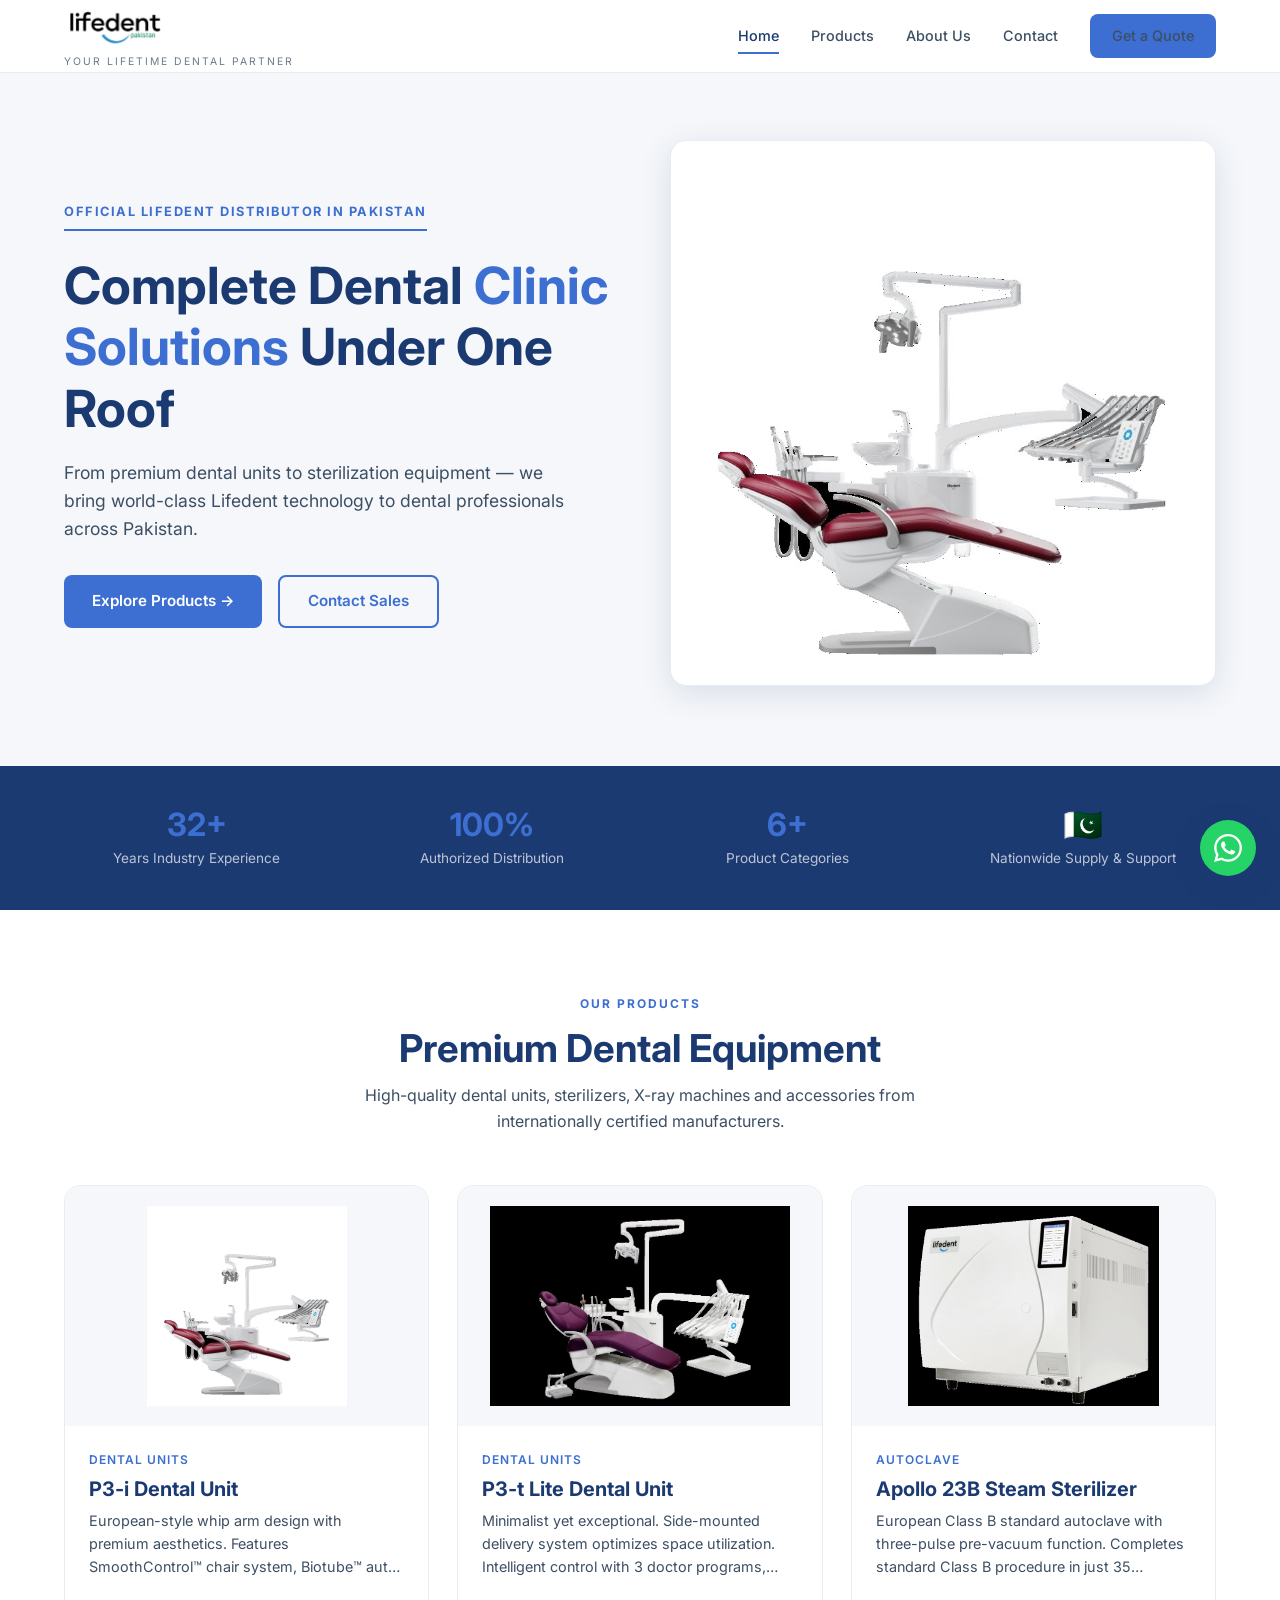
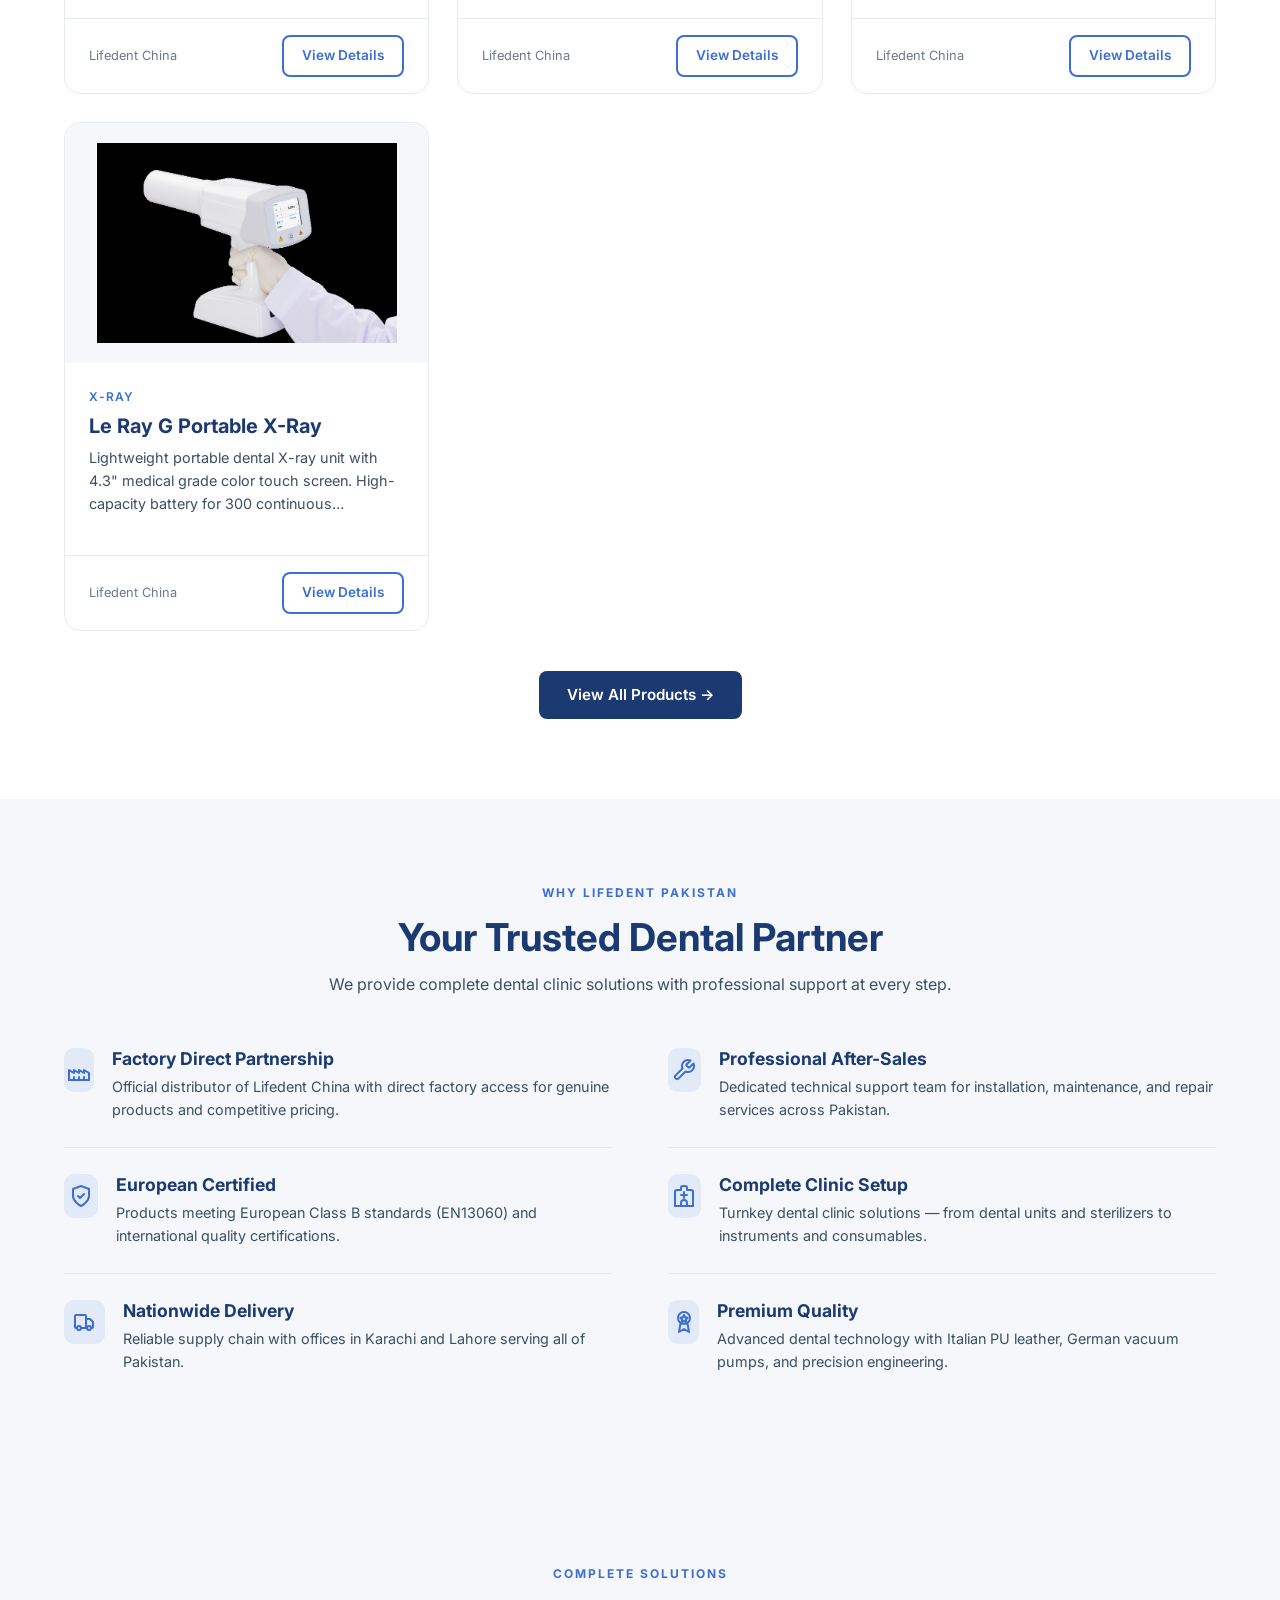
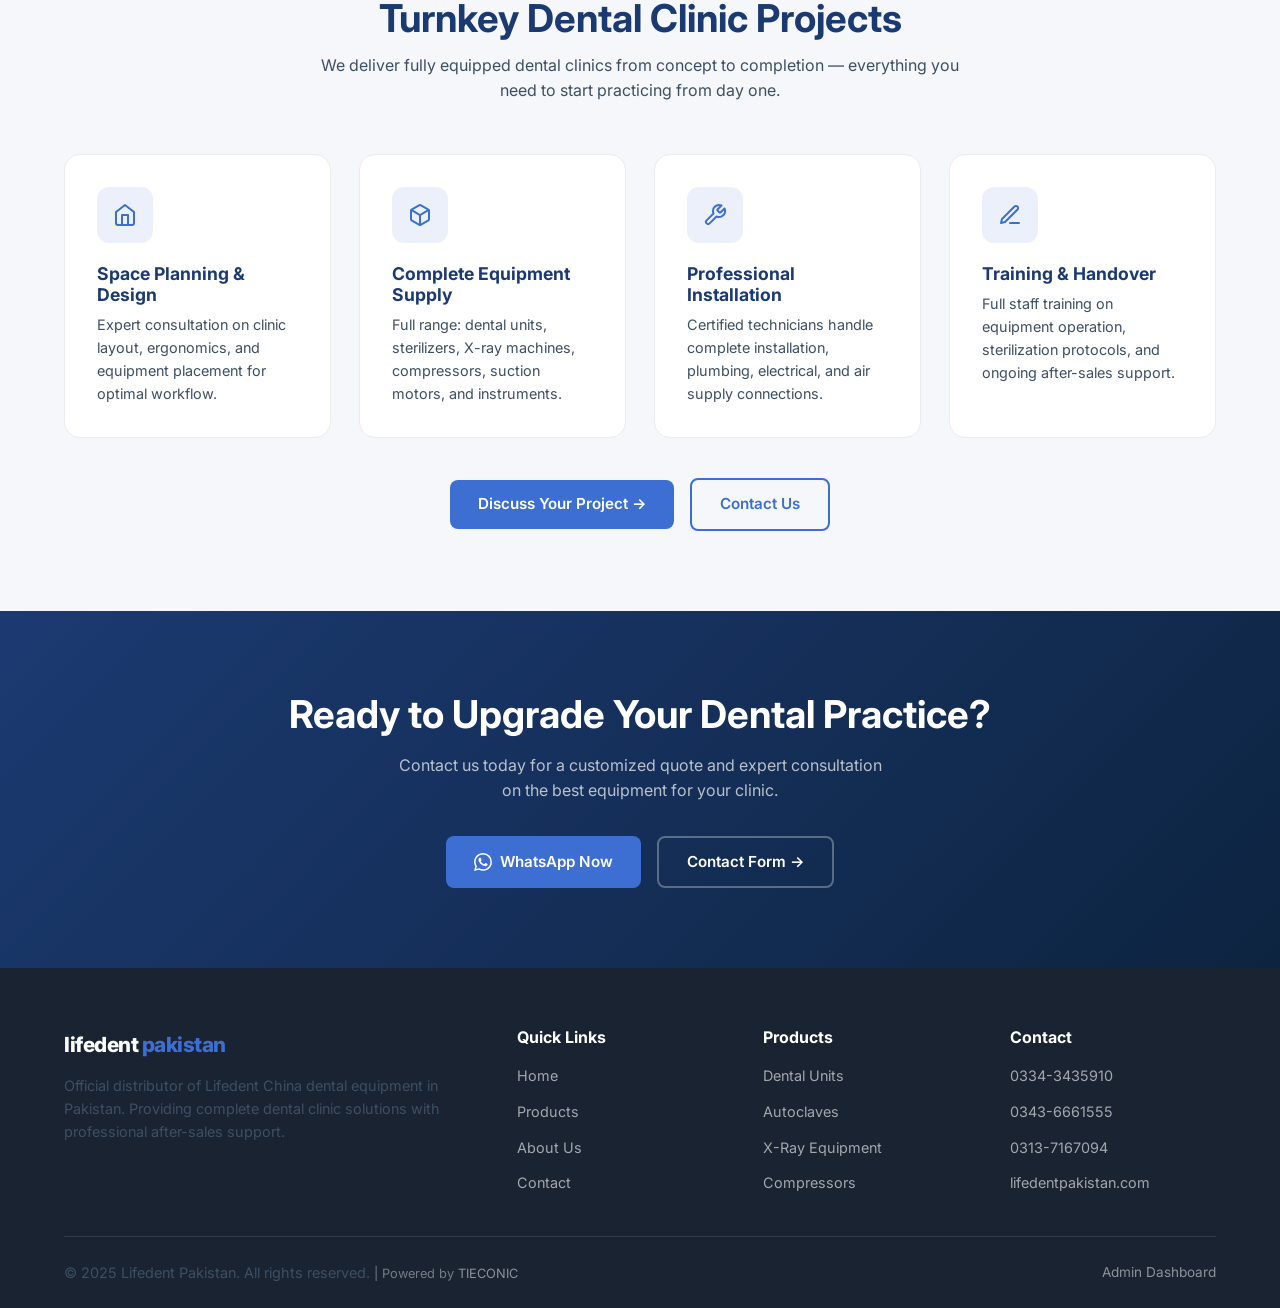
==== commit 185f5089: "Apply client feedback — products, WhatsApp, turnkey, addresses - WhatsApp number updated to 03137167" ====
--- a/index.html
+++ b/index.html
@@ -147,13 +147,50 @@
     </div>
   </section>
 
+  <!-- Turnkey Projects -->
+  <section class="section section-alt">
+    <div class="container">
+      <div class="section-header">
+        <span class="section-tag">Complete Solutions</span>
+        <h2>Turnkey Dental Clinic Projects</h2>
+        <p>We deliver fully equipped dental clinics from concept to completion — everything you need to start practicing from day one.</p>
+      </div>
+      <div class="features-grid">
+        <div class="feature-card">
+          <div class="feature-icon"><svg xmlns="http://www.w3.org/2000/svg" width="24" height="24" viewBox="0 0 24 24" fill="none" stroke="currentColor" stroke-width="2" stroke-linecap="round" stroke-linejoin="round"><path d="M3 9l9-7 9 7v11a2 2 0 0 1-2 2H5a2 2 0 0 1-2-2z"/><polyline points="9 22 9 12 15 12 15 22"/></svg></div>
+          <h4>Space Planning & Design</h4>
+          <p>Expert consultation on clinic layout, ergonomics, and equipment placement for optimal workflow.</p>
+        </div>
+        <div class="feature-card">
+          <div class="feature-icon"><svg xmlns="http://www.w3.org/2000/svg" width="24" height="24" viewBox="0 0 24 24" fill="none" stroke="currentColor" stroke-width="2" stroke-linecap="round" stroke-linejoin="round"><path d="M21 16V8a2 2 0 0 0-1-1.73l-7-4a2 2 0 0 0-2 0l-7 4A2 2 0 0 0 3 8v8a2 2 0 0 0 1 1.73l7 4a2 2 0 0 0 2 0l7-4A2 2 0 0 0 21 16Z"/><path d="M3.27 6.96 12 12.01l8.73-5.05"/><path d="M12 22.08V12"/></svg></div>
+          <h4>Complete Equipment Supply</h4>
+          <p>Full range: dental units, sterilizers, X-ray machines, compressors, suction motors, and instruments.</p>
+        </div>
+        <div class="feature-card">
+          <div class="feature-icon"><svg xmlns="http://www.w3.org/2000/svg" width="24" height="24" viewBox="0 0 24 24" fill="none" stroke="currentColor" stroke-width="2" stroke-linecap="round" stroke-linejoin="round"><path d="M14.7 6.3a1 1 0 0 0 0 1.4l1.6 1.6a1 1 0 0 0 1.4 0l3.77-3.77a6 6 0 0 1-7.94 7.94l-6.91 6.91a2.12 2.12 0 0 1-3-3l6.91-6.91a6 6 0 0 1 7.94-7.94l-3.76 3.76z"/></svg></div>
+          <h4>Professional Installation</h4>
+          <p>Certified technicians handle complete installation, plumbing, electrical, and air supply connections.</p>
+        </div>
+        <div class="feature-card">
+          <div class="feature-icon"><svg xmlns="http://www.w3.org/2000/svg" width="24" height="24" viewBox="0 0 24 24" fill="none" stroke="currentColor" stroke-width="2" stroke-linecap="round" stroke-linejoin="round"><path d="M12 20h9"/><path d="M16.5 3.5a2.121 2.121 0 0 1 3 3L7 19l-4 1 1-4L16.5 3.5z"/></svg></div>
+          <h4>Training & Handover</h4>
+          <p>Full staff training on equipment operation, sterilization protocols, and ongoing after-sales support.</p>
+        </div>
+      </div>
+      <div style="text-align:center; margin-top:40px;">
+        <a href="https://wa.me/923137167094?text=Hi, I'm interested in a turnkey dental clinic project" target="_blank" class="btn btn-primary">Discuss Your Project →</a>
+        <a href="contact.html" class="btn btn-outline" style="margin-left:12px;">Contact Us</a>
+      </div>
+    </div>
+  </section>
+
   <!-- CTA -->
   <section class="cta-section">
     <div class="container">
       <h2>Ready to Upgrade Your Dental Practice?</h2>
       <p>Contact us today for a customized quote and expert consultation on the best equipment for your clinic.</p>
       <div class="cta-buttons">
-        <a href="https://wa.me/923343435910?text=Hi, I'm interested in Lifedent dental equipment" target="_blank" class="btn btn-primary"><svg xmlns="http://www.w3.org/2000/svg" viewBox="0 0 24 24" fill="currentColor" width="18" height="18"><path d="M17.472 14.382c-.297-.149-1.758-.867-2.03-.967-.273-.099-.471-.148-.67.15-.197.297-.767.966-.94 1.164-.173.199-.347.223-.644.075-.297-.15-1.255-.463-2.39-1.475-.883-.788-1.48-1.761-1.653-2.059-.173-.297-.018-.458.13-.606.134-.133.298-.347.446-.52.149-.174.198-.298.298-.497.099-.198.05-.371-.025-.52-.075-.149-.669-1.612-.916-2.207-.242-.579-.487-.5-.669-.51-.173-.008-.371-.01-.57-.01-.198 0-.52.074-.792.372-.272.297-1.04 1.016-1.04 2.479 0 1.462 1.065 2.875 1.213 3.074.149.198 2.096 3.2 5.077 4.487.709.306 1.262.489 1.694.625.712.227 1.36.195 1.871.118.571-.085 1.758-.719 2.006-1.413.248-.694.248-1.289.173-1.413-.074-.124-.272-.198-.57-.347m-5.421 7.403h-.004a9.87 9.87 0 01-5.031-1.378l-.361-.214-3.741.982.998-3.648-.235-.374a9.86 9.86 0 01-1.51-5.26c.001-5.45 4.436-9.884 9.888-9.884 2.64 0 5.122 1.03 6.988 2.898a9.825 9.825 0 012.893 6.994c-.003 5.45-4.437 9.884-9.885 9.884m8.413-18.297A11.815 11.815 0 0012.05 0C5.495 0 .16 5.335.157 11.892c0 2.096.547 4.142 1.588 5.945L.057 24l6.305-1.654a11.882 11.882 0 005.683 1.448h.005c6.554 0 11.89-5.335 11.893-11.893a11.821 11.821 0 00-3.48-8.413z"/></svg> WhatsApp Now</a>
+        <a href="https://wa.me/923137167094?text=Hi, I'm interested in Lifedent dental equipment" target="_blank" class="btn btn-primary"><svg xmlns="http://www.w3.org/2000/svg" viewBox="0 0 24 24" fill="currentColor" width="18" height="18"><path d="M17.472 14.382c-.297-.149-1.758-.867-2.03-.967-.273-.099-.471-.148-.67.15-.197.297-.767.966-.94 1.164-.173.199-.347.223-.644.075-.297-.15-1.255-.463-2.39-1.475-.883-.788-1.48-1.761-1.653-2.059-.173-.297-.018-.458.13-.606.134-.133.298-.347.446-.52.149-.174.198-.298.298-.497.099-.198.05-.371-.025-.52-.075-.149-.669-1.612-.916-2.207-.242-.579-.487-.5-.669-.51-.173-.008-.371-.01-.57-.01-.198 0-.52.074-.792.372-.272.297-1.04 1.016-1.04 2.479 0 1.462 1.065 2.875 1.213 3.074.149.198 2.096 3.2 5.077 4.487.709.306 1.262.489 1.694.625.712.227 1.36.195 1.871.118.571-.085 1.758-.719 2.006-1.413.248-.694.248-1.289.173-1.413-.074-.124-.272-.198-.57-.347m-5.421 7.403h-.004a9.87 9.87 0 01-5.031-1.378l-.361-.214-3.741.982.998-3.648-.235-.374a9.86 9.86 0 01-1.51-5.26c.001-5.45 4.436-9.884 9.888-9.884 2.64 0 5.122 1.03 6.988 2.898a9.825 9.825 0 012.893 6.994c-.003 5.45-4.437 9.884-9.885 9.884m8.413-18.297A11.815 11.815 0 0012.05 0C5.495 0 .16 5.335.157 11.892c0 2.096.547 4.142 1.588 5.945L.057 24l6.305-1.654a11.882 11.882 0 005.683 1.448h.005c6.554 0 11.89-5.335 11.893-11.893a11.821 11.821 0 00-3.48-8.413z"/></svg> WhatsApp Now</a>
         <a href="contact.html" class="btn btn-outline" style="border-color:rgba(255,255,255,0.3); color:white;">Contact Form →</a>
       </div>
     </div>
@@ -203,7 +240,7 @@
   </footer>
 
   <!-- WhatsApp Float -->
-  <a href="https://wa.me/923343435910" target="_blank" class="whatsapp-float" title="Chat on WhatsApp"><svg xmlns="http://www.w3.org/2000/svg" viewBox="0 0 24 24" fill="currentColor" width="28" height="28"><path d="M17.472 14.382c-.297-.149-1.758-.867-2.03-.967-.273-.099-.471-.148-.67.15-.197.297-.767.966-.94 1.164-.173.199-.347.223-.644.075-.297-.15-1.255-.463-2.39-1.475-.883-.788-1.48-1.761-1.653-2.059-.173-.297-.018-.458.13-.606.134-.133.298-.347.446-.52.149-.174.198-.298.298-.497.099-.198.05-.371-.025-.52-.075-.149-.669-1.612-.916-2.207-.242-.579-.487-.5-.669-.51-.173-.008-.371-.01-.57-.01-.198 0-.52.074-.792.372-.272.297-1.04 1.016-1.04 2.479 0 1.462 1.065 2.875 1.213 3.074.149.198 2.096 3.2 5.077 4.487.709.306 1.262.489 1.694.625.712.227 1.36.195 1.871.118.571-.085 1.758-.719 2.006-1.413.248-.694.248-1.289.173-1.413-.074-.124-.272-.198-.57-.347m-5.421 7.403h-.004a9.87 9.87 0 01-5.031-1.378l-.361-.214-3.741.982.998-3.648-.235-.374a9.86 9.86 0 01-1.51-5.26c.001-5.45 4.436-9.884 9.888-9.884 2.64 0 5.122 1.03 6.988 2.898a9.825 9.825 0 012.893 6.994c-.003 5.45-4.437 9.884-9.885 9.884m8.413-18.297A11.815 11.815 0 0012.05 0C5.495 0 .16 5.335.157 11.892c0 2.096.547 4.142 1.588 5.945L.057 24l6.305-1.654a11.882 11.882 0 005.683 1.448h.005c6.554 0 11.89-5.335 11.893-11.893a11.821 11.821 0 00-3.48-8.413z"/></svg></a>
+  <a href="https://wa.me/923137167094" target="_blank" class="whatsapp-float" title="Chat on WhatsApp"><svg xmlns="http://www.w3.org/2000/svg" viewBox="0 0 24 24" fill="currentColor" width="28" height="28"><path d="M17.472 14.382c-.297-.149-1.758-.867-2.03-.967-.273-.099-.471-.148-.67.15-.197.297-.767.966-.94 1.164-.173.199-.347.223-.644.075-.297-.15-1.255-.463-2.39-1.475-.883-.788-1.48-1.761-1.653-2.059-.173-.297-.018-.458.13-.606.134-.133.298-.347.446-.52.149-.174.198-.298.298-.497.099-.198.05-.371-.025-.52-.075-.149-.669-1.612-.916-2.207-.242-.579-.487-.5-.669-.51-.173-.008-.371-.01-.57-.01-.198 0-.52.074-.792.372-.272.297-1.04 1.016-1.04 2.479 0 1.462 1.065 2.875 1.213 3.074.149.198 2.096 3.2 5.077 4.487.709.306 1.262.489 1.694.625.712.227 1.36.195 1.871.118.571-.085 1.758-.719 2.006-1.413.248-.694.248-1.289.173-1.413-.074-.124-.272-.198-.57-.347m-5.421 7.403h-.004a9.87 9.87 0 01-5.031-1.378l-.361-.214-3.741.982.998-3.648-.235-.374a9.86 9.86 0 01-1.51-5.26c.001-5.45 4.436-9.884 9.888-9.884 2.64 0 5.122 1.03 6.988 2.898a9.825 9.825 0 012.893 6.994c-.003 5.45-4.437 9.884-9.885 9.884m8.413-18.297A11.815 11.815 0 0012.05 0C5.495 0 .16 5.335.157 11.892c0 2.096.547 4.142 1.588 5.945L.057 24l6.305-1.654a11.882 11.882 0 005.683 1.448h.005c6.554 0 11.89-5.335 11.893-11.893a11.821 11.821 0 00-3.48-8.413z"/></svg></a>
 
   <!-- Product Modal -->
   <div class="modal-overlay" id="product-modal">
